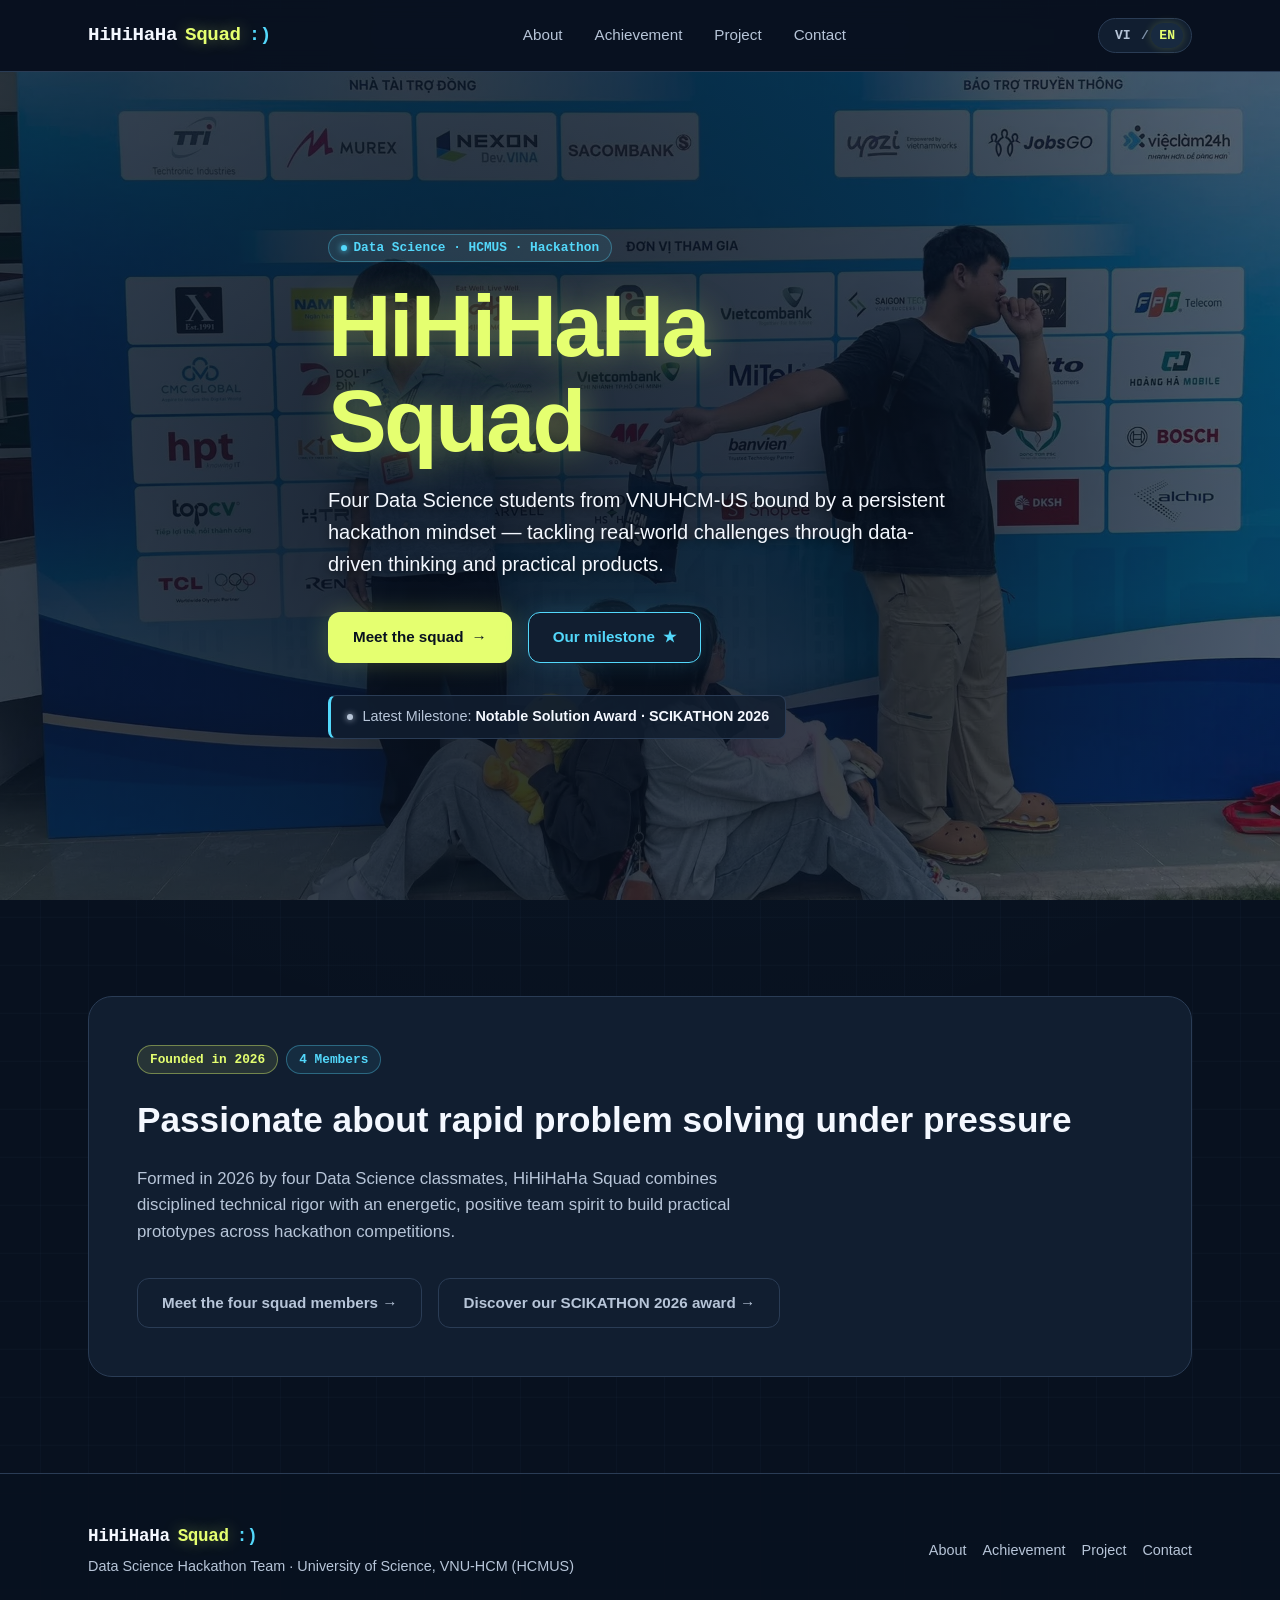
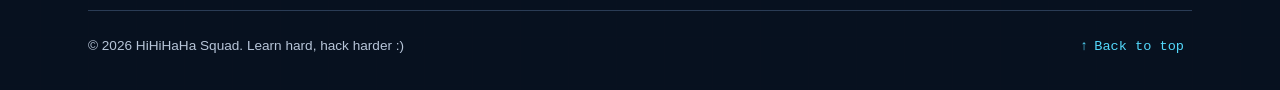
==== en/index.html @ 09e67177 "first commit" ====
<!DOCTYPE html>
<html lang="en">
<head>
  <meta charset="UTF-8">
  <meta name="viewport" content="width=device-width, initial-scale=1.0">
  <title>HiHiHaHa Squad — Data Science Hackathon Team | HCMUS</title>
  <meta name="description" content="HiHiHaHa Squad — Four Data Science students from VNUHCM-US tackling real-world problems with a hackathon mindset and data-driven solutions.">
  <meta name="author" content="HiHiHaHa Squad">
  <meta name="theme-color" content="#08111f">

  <!-- Open Graph / Social -->
  <meta property="og:type" content="website">
  <meta property="og:title" content="HiHiHaHa Squad — Data Science Hackathon Team | HCMUS">
  <meta property="og:description" content="Four Data Science students from VNUHCM-US driven by a persistent hackathon mindset and practical products.">
  <meta property="og:image" content="../homepage.png">

  <!-- Alternate Language -->
  <link rel="alternate" hreflang="vi" href="../index.html">
  <link rel="alternate" hreflang="en" href="index.html">

  <link rel="icon" type="image/svg+xml" href="../favicon.svg">
  <link rel="stylesheet" href="../assets/css/styles.css">
</head>
<body id="top">
  <!-- Skip Link for Accessibility -->
  <a class="skip-link" href="#main">Skip to main content</a>

  <!-- Header & Navigation -->
  <header class="site-header">
    <div class="container header-inner">
      <a href="index.html" class="site-brand" aria-label="HiHiHaHa Squad — Home">
        <span>HiHiHaHa</span>
        <span class="brand-text-accent">Squad</span>
        <span class="brand-smiley" aria-hidden="true">:)</span>
      </a>

      <!-- Desktop Nav -->
      <nav class="site-nav" aria-label="Main Navigation">
        <a href="about.html" class="nav-link">About</a>
        <a href="achievement.html" class="nav-link">Achievement</a>
        <a href="project.html" class="nav-link">Project</a>
        <a href="contact.html" class="nav-link">Contact</a>
      </nav>

      <!-- Language & Mobile Controls -->
      <div class="header-actions">
        <nav class="lang-switch" aria-label="Language selector">
          <a href="../index.html" class="lang-btn" lang="vi" hreflang="vi" aria-label="Chuyển sang Tiếng Việt">VI</a>
          <span class="lang-sep" aria-hidden="true">/</span>
          <span class="lang-btn active" aria-current="true">EN</span>
        </nav>

        <button type="button" class="menu-toggle" aria-expanded="false" aria-controls="mobile-nav" aria-label="Toggle navigation menu">
          <span class="menu-toggle-icon" aria-hidden="true">
            <span></span>
            <span></span>
            <span></span>
          </span>
        </button>
      </div>
    </div>

    <!-- Mobile Nav Drawer -->
    <nav id="mobile-nav" class="mobile-nav" aria-label="Mobile Navigation">
      <div class="mobile-nav-list">
        <a href="about.html" class="mobile-nav-link">
          <span>About</span>
          <span aria-hidden="true">→</span>
        </a>
        <a href="achievement.html" class="mobile-nav-link">
          <span>Achievement</span>
          <span aria-hidden="true">→</span>
        </a>
        <a href="project.html" class="mobile-nav-link">
          <span>Project</span>
          <span aria-hidden="true">→</span>
        </a>
        <a href="contact.html" class="mobile-nav-link">
          <span>Contact</span>
          <span aria-hidden="true">→</span>
        </a>
      </div>
    </nav>
  </header>

  <!-- Main Content -->
  <main id="main" class="site-main">
    <!-- Hero Section -->
    <section class="hero" aria-labelledby="hero-title">
      <picture class="hero-media">
        <source srcset="../assets/images/hero/homepage.webp" type="image/webp" media="(min-width: 992px)">
        <source srcset="../assets/images/hero/homepage-mobile.webp" type="image/webp" media="(max-width: 991px)">
        <img src="../homepage.png" alt="HiHiHaHa Squad — All four squad members at a hackathon event" width="2048" height="1536" fetchpriority="high">
      </picture>

      <div class="container hero-content">
        <div class="hero-tag">
          <span class="badge badge-cyber">
            <span class="badge-dot" aria-hidden="true"></span>
            Data Science · HCMUS · Hackathon
          </span>
        </div>

        <h1 id="hero-title" class="hero-title">
          HiHiHaHa<br>Squad
        </h1>

        <p class="hero-desc">
          Four Data Science students from VNUHCM-US bound by a persistent hackathon mindset — tackling real-world challenges through data-driven thinking and practical products.
        </p>

        <div class="hero-actions">
          <a href="about.html" class="btn btn-primary">
            <span>Meet the squad</span>
            <span aria-hidden="true">→</span>
          </a>
          <a href="achievement.html" class="btn btn-secondary">
            <span>Our milestone</span>
            <span aria-hidden="true">★</span>
          </a>
        </div>

        <div class="hero-teaser">
          <span class="badge-dot" aria-hidden="true"></span>
          <span>Latest Milestone: <strong>Notable Solution Award · SCIKATHON 2026</strong></span>
        </div>
      </div>
    </section>

    <!-- Brief Squad Overview Teaser -->
    <section class="section">
      <div class="container">
        <div class="card reveal" style="background: var(--color-surface); border: 1px solid var(--color-border); border-radius: var(--radius-xl); padding: clamp(2rem, 4vw, 3rem);">
          <div style="display: flex; flex-direction: column; gap: 1.5rem;">
            <div style="display: flex; align-items: center; gap: 0.5rem;">
              <span class="badge badge-highlight">Founded in 2026</span>
              <span class="badge badge-cyber">4 Members</span>
            </div>
            <h2 style="font-size: clamp(1.6rem, 3vw, 2.2rem); color: var(--color-text);">
              Passionate about rapid problem solving under pressure
            </h2>
            <p style="font-size: 1.05rem; color: var(--color-muted); max-width: 65ch;">
              Formed in 2026 by four Data Science classmates, HiHiHaHa Squad combines disciplined technical rigor with an energetic, positive team spirit to build practical prototypes across hackathon competitions.
            </p>
            <div style="display: flex; flex-wrap: wrap; gap: 1rem; padding-top: 0.5rem;">
              <a href="about.html" class="btn btn-ghost" style="border: 1px solid var(--color-border);">
                Meet the four squad members →
              </a>
              <a href="achievement.html" class="btn btn-ghost" style="border: 1px solid var(--color-border);">
                Discover our SCIKATHON 2026 award →
              </a>
            </div>
          </div>
        </div>
      </div>
    </section>
  </main>

  <!-- Footer -->
  <footer class="site-footer">
    <div class="container">
      <div class="footer-top">
        <div class="footer-brand-info">
          <a href="index.html" class="site-brand" style="font-size: 1.1rem;">
            <span>HiHiHaHa</span>
            <span class="brand-text-accent">Squad</span>
            <span class="brand-smiley" aria-hidden="true">:)</span>
          </a>
          <p class="footer-tagline">Data Science Hackathon Team · University of Science, VNU-HCM (HCMUS)</p>
        </div>
        <nav class="footer-nav" aria-label="Footer Navigation">
          <a href="about.html" class="footer-link">About</a>
          <a href="achievement.html" class="footer-link">Achievement</a>
          <a href="project.html" class="footer-link">Project</a>
          <a href="contact.html" class="footer-link">Contact</a>
        </nav>
      </div>

      <div class="footer-bottom">
        <p>© 2026 HiHiHaHa Squad. Learn hard, hack harder :)</p>
        <button type="button" class="back-to-top" aria-label="Scroll back to top">
          <span aria-hidden="true">↑</span>
          <span>Back to top</span>
        </button>
      </div>
    </div>
  </footer>

  <script src="../assets/js/main.js"></script>
</body>
</html>
---- assets/css/styles.css ----
/* ==========================================================================
   HiHiHaHa Squad — Main Stylesheet
   Theme: Cyber pha vui nhộn (Navy, Cyan, Vàng chanh)
   ========================================================================== */

/* --------------------------------------------------------------------------
   1. Design Tokens & Variables
   -------------------------------------------------------------------------- */
:root {
  --color-bg: #08111f;
  --color-surface: #111e30;
  --color-surface-raised: #182a40;
  --color-surface-hover: #1e3550;
  --color-text: #f4f8ff;
  --color-muted: #b7c5d8;
  --color-subtle: #7e91aa;
  --color-primary: #53d8fb;
  --color-primary-glow: rgba(83, 216, 251, 0.25);
  --color-highlight: #e5ff70;
  --color-highlight-glow: rgba(229, 255, 112, 0.25);
  --color-on-accent: #08111f;
  --color-border: #2a3c55;
  --color-border-glow: rgba(83, 216, 251, 0.35);
  --color-success: #7be0ad;
  --color-error: #ff9b9b;

  --header-height: 4.5rem;
  --hero-dim: 0.36;

  --font-sans: 'Inter', -apple-system, BlinkMacSystemFont, "Segoe UI", Roboto, "Helvetica Neue", Arial, sans-serif;
  --font-mono: ui-monospace, SFMono-Regular, Menlo, Monaco, Consolas, "Liberation Mono", "Courier New", monospace;

  --radius-sm: 8px;
  --radius-md: 12px;
  --radius-lg: 18px;
  --radius-xl: 24px;
  --radius-full: 9999px;

  --container-max: 1200px;
  --space-1: 0.25rem;  /* 4px */
  --space-2: 0.5rem;   /* 8px */
  --space-3: 0.75rem;  /* 12px */
  --space-4: 1rem;     /* 16px */
  --space-6: 1.5rem;   /* 24px */
  --space-8: 2rem;     /* 32px */
  --space-12: 3rem;    /* 48px */
  --space-16: 4rem;    /* 64px */
  --space-24: 6rem;    /* 96px */

  --transition-fast: 160ms cubic-bezier(0.16, 1, 0.3, 1);
  --transition-normal: 240ms cubic-bezier(0.16, 1, 0.3, 1);
  --transition-slow: 400ms cubic-bezier(0.16, 1, 0.3, 1);

  --shadow-subtle: 0 4px 20px rgba(0, 0, 0, 0.25);
  --shadow-glow-cyan: 0 0 24px rgba(83, 216, 251, 0.15);
  --shadow-glow-lemon: 0 0 24px rgba(229, 255, 112, 0.2);
}

/* --------------------------------------------------------------------------
   2. Reset & Base Typography
   -------------------------------------------------------------------------- */
*, *::before, *::after {
  box-sizing: border-box;
  margin: 0;
  padding: 0;
}

html {
  font-family: var(--font-sans);
  font-size: 16px;
  background-color: var(--color-bg);
  color: var(--color-text);
  line-height: 1.6;
  scroll-behavior: smooth;
  -webkit-text-size-adjust: 100%;
}

body {
  min-height: 100vh;
  display: flex;
  flex-direction: column;
  background-color: var(--color-bg);
  background-image:
    radial-gradient(circle at 50% 0%, rgba(83, 216, 251, 0.05) 0%, transparent 60%),
    linear-gradient(to right, rgba(42, 60, 85, 0.1) 1px, transparent 1px),
    linear-gradient(to bottom, rgba(42, 60, 85, 0.1) 1px, transparent 1px);
  background-size: 100% 100%, 48px 48px, 48px 48px;
  background-position: 0 0, center center, center center;
  overflow-x: hidden;
}

/* Accessible Skip Link */
.skip-link {
  position: absolute;
  top: -100px;
  left: 1rem;
  z-index: 1000;
  padding: 0.75rem 1.25rem;
  background: var(--color-highlight);
  color: var(--color-on-accent);
  font-weight: 700;
  border-radius: var(--radius-md);
  text-decoration: none;
  box-shadow: var(--shadow-glow-lemon);
  transition: top var(--transition-fast);
}

.skip-link:focus {
  top: 1rem;
}

/* Focus Visible */
:focus-visible {
  outline: 3px solid var(--color-primary);
  outline-offset: 4px;
}

/* Typography Defaults */
h1, h2, h3, h4 {
  color: var(--color-text);
  font-weight: 700;
  line-height: 1.25;
}

p {
  color: var(--color-muted);
  max-width: 68ch;
}

a {
  color: var(--color-primary);
  text-decoration: none;
  transition: color var(--transition-fast);
}

a:hover {
  color: var(--color-highlight);
}

img, picture {
  display: block;
  max-width: 100%;
  height: auto;
}

ul, ol {
  list-style: none;
}

/* Section scroll-margin */
section[id], main[id] {
  scroll-margin-top: calc(var(--header-height) + 1.5rem);
}

/* --------------------------------------------------------------------------
   3. Layout Utilities
   -------------------------------------------------------------------------- */
.container {
  width: 100%;
  max-width: var(--container-max);
  margin-left: auto;
  margin-right: auto;
  padding-left: 1.25rem;  /* 20px mobile */
  padding-right: 1.25rem;
}

@media (min-width: 768px) {
  .container {
    padding-left: 2rem;    /* 32px tablet */
    padding-right: 2rem;
  }
}

@media (min-width: 1024px) {
  .container {
    padding-left: 3rem;    /* 48px desktop */
    padding-right: 3rem;
  }
}

.site-main {
  flex: 1;
}

.section {
  padding-top: var(--space-16);
  padding-bottom: var(--space-16);
}

@media (min-width: 768px) {
  .section {
    padding-top: var(--space-24);
    padding-bottom: var(--space-24);
  }
}

/* --------------------------------------------------------------------------
   4. Header & Navigation
   -------------------------------------------------------------------------- */
.site-header {
  position: sticky;
  top: 0;
  z-index: 100;
  width: 100%;
  height: var(--header-height);
  background: rgba(8, 17, 31, 0.88);
  backdrop-filter: blur(12px);
  -webkit-backdrop-filter: blur(12px);
  border-bottom: 1px solid var(--color-border);
  transition: background var(--transition-normal);
}

.header-inner {
  display: flex;
  align-items: center;
  justify-content: space-between;
  height: 100%;
  gap: var(--space-4);
}

/* Brand Wordmark */
.site-brand {
  display: inline-flex;
  align-items: center;
  gap: 0.5rem;
  font-family: var(--font-mono);
  font-size: 1.2rem;
  font-weight: 800;
  letter-spacing: -0.02em;
  color: var(--color-text);
  text-decoration: none;
  white-space: nowrap;
}

.brand-text-accent {
  color: var(--color-highlight);
  text-shadow: 0 0 16px rgba(229, 255, 112, 0.4);
}

.brand-smiley {
  color: var(--color-primary);
  font-weight: 700;
  display: inline-block;
  transition: transform var(--transition-fast);
}

.site-brand:hover .brand-smiley {
  transform: rotate(20deg) scale(1.15);
}

/* Desktop Navigation */
.site-nav {
  display: none;
}

@media (min-width: 860px) {
  .site-nav {
    display: flex;
    align-items: center;
    gap: var(--space-6);
  }
}

.nav-link {
  font-size: 0.95rem;
  font-weight: 500;
  color: var(--color-muted);
  padding: 0.5rem 0.25rem;
  position: relative;
  transition: color var(--transition-fast);
}

.nav-link:hover {
  color: var(--color-text);
}

.nav-link[aria-current="page"] {
  color: var(--color-primary);
  font-weight: 700;
}

.nav-link[aria-current="page"]::after {
  content: "";
  position: absolute;
  bottom: -2px;
  left: 0;
  right: 0;
  height: 2px;
  background: var(--color-primary);
  border-radius: 2px;
  box-shadow: 0 0 8px var(--color-primary);
}

/* Language Switcher */
.lang-switch {
  display: inline-flex;
  align-items: center;
  background: var(--color-surface);
  border: 1px solid var(--color-border);
  border-radius: var(--radius-full);
  padding: 0.25rem 0.5rem;
  font-family: var(--font-mono);
  font-size: 0.82rem;
  font-weight: 600;
  line-height: 1;
}

.lang-btn {
  color: var(--color-muted);
  padding: 0.35rem 0.5rem;
  border-radius: var(--radius-full);
  text-decoration: none;
  transition: all var(--transition-fast);
}

.lang-btn:hover {
  color: var(--color-text);
}

.lang-btn.active,
.lang-btn[aria-current="true"] {
  background: var(--color-surface-raised);
  color: var(--color-highlight);
  box-shadow: 0 0 10px rgba(229, 255, 112, 0.2);
}

.lang-sep {
  color: var(--color-subtle);
  padding: 0 0.15rem;
  user-select: none;
}

/* Mobile Controls Wrapper */
.header-actions {
  display: flex;
  align-items: center;
  gap: 0.75rem;
}

/* Mobile Menu Toggle Button */
.menu-toggle {
  display: inline-flex;
  align-items: center;
  justify-content: center;
  width: 44px;
  height: 44px;
  background: var(--color-surface);
  border: 1px solid var(--color-border);
  border-radius: var(--radius-md);
  color: var(--color-text);
  cursor: pointer;
  transition: all var(--transition-fast);
}

.menu-toggle:hover {
  background: var(--color-surface-raised);
  border-color: var(--color-primary);
}

@media (min-width: 860px) {
  .menu-toggle {
    display: none;
  }
}

.menu-toggle-icon {
  width: 22px;
  height: 16px;
  position: relative;
  display: flex;
  flex-direction: column;
  justify-content: space-between;
}

.menu-toggle-icon span {
  display: block;
  width: 100%;
  height: 2px;
  background: var(--color-text);
  border-radius: 2px;
  transition: transform var(--transition-normal), opacity var(--transition-fast);
}

.menu-toggle[aria-expanded="true"] .menu-toggle-icon span:nth-child(1) {
  transform: translateY(7px) rotate(45deg);
}

.menu-toggle[aria-expanded="true"] .menu-toggle-icon span:nth-child(2) {
  opacity: 0;
}

.menu-toggle[aria-expanded="true"] .menu-toggle-icon span:nth-child(3) {
  transform: translateY(-7px) rotate(-45deg);
}

/* Mobile Navigation Drawer */
.mobile-nav {
  display: none;
  position: absolute;
  top: var(--header-height);
  left: 0;
  right: 0;
  background: var(--color-surface);
  border-bottom: 1px solid var(--color-border);
  padding: 1.5rem 1.25rem 2rem;
  box-shadow: 0 12px 32px rgba(0, 0, 0, 0.4);
}

.mobile-nav.is-open {
  display: block;
  animation: slideDown 220ms ease-out;
}

@keyframes slideDown {
  from {
    opacity: 0;
    transform: translateY(-8px);
  }
  to {
    opacity: 1;
    transform: translateY(0);
  }
}

.mobile-nav-list {
  display: flex;
  flex-direction: column;
  gap: 0.75rem;
}

.mobile-nav-link {
  display: flex;
  align-items: center;
  justify-content: space-between;
  padding: 0.85rem 1rem;
  font-size: 1.05rem;
  font-weight: 600;
  color: var(--color-text);
  background: var(--color-surface-raised);
  border: 1px solid var(--color-border);
  border-radius: var(--radius-md);
  text-decoration: none;
  min-height: 48px;
  transition: all var(--transition-fast);
}

.mobile-nav-link:hover {
  border-color: var(--color-primary);
  color: var(--color-primary);
  transform: translateX(4px);
}

.mobile-nav-link[aria-current="page"] {
  border-color: var(--color-primary);
  background: rgba(83, 216, 251, 0.1);
  color: var(--color-highlight);
}

/* --------------------------------------------------------------------------
   5. Buttons & Badges
   -------------------------------------------------------------------------- */
.btn {
  display: inline-flex;
  align-items: center;
  justify-content: center;
  gap: 0.5rem;
  min-height: 48px;
  padding: 0.75rem 1.5rem;
  font-family: var(--font-sans);
  font-size: 0.95rem;
  font-weight: 600;
  border-radius: var(--radius-md);
  border: 1px solid transparent;
  cursor: pointer;
  text-decoration: none;
  white-space: nowrap;
  transition: all var(--transition-fast);
}

.btn-primary {
  background: var(--color-highlight);
  color: var(--color-on-accent);
  box-shadow: var(--shadow-glow-lemon);
}

.btn-primary:hover {
  background: #f0ff9e;
  color: var(--color-on-accent);
  transform: translateY(-2px);
  box-shadow: 0 6px 28px rgba(229, 255, 112, 0.4);
}

.btn-secondary {
  background: var(--color-surface);
  color: var(--color-primary);
  border-color: var(--color-primary);
  box-shadow: var(--shadow-glow-cyan);
}

.btn-secondary:hover {
  background: rgba(83, 216, 251, 0.12);
  color: var(--color-text);
  border-color: var(--color-primary);
  transform: translateY(-2px);
}

.btn-ghost {
  background: transparent;
  color: var(--color-muted);
  border-color: var(--color-border);
}

.btn-ghost:hover {
  background: var(--color-surface);
  color: var(--color-text);
  border-color: var(--color-primary);
}

.badge {
  display: inline-flex;
  align-items: center;
  gap: 0.4rem;
  padding: 0.35rem 0.75rem;
  font-family: var(--font-mono);
  font-size: 0.8rem;
  font-weight: 600;
  line-height: 1.2;
  border-radius: var(--radius-full);
  background: var(--color-surface);
  border: 1px solid var(--color-border);
  color: var(--color-muted);
}

.badge-cyber {
  background: rgba(83, 216, 251, 0.08);
  border-color: rgba(83, 216, 251, 0.35);
  color: var(--color-primary);
}

.badge-highlight {
  background: rgba(229, 255, 112, 0.1);
  border-color: rgba(229, 255, 112, 0.4);
  color: var(--color-highlight);
}

.badge-dot {
  width: 6px;
  height: 6px;
  border-radius: 50%;
  background: currentColor;
  box-shadow: 0 0 6px currentColor;
}

/* --------------------------------------------------------------------------
   6. Hero Section (Home)
   Desktop: Full backdrop picture with dim & local gradient scrim
   Mobile: 4:3 picture on top, text and CTA in solid navy container below
   -------------------------------------------------------------------------- */
.hero {
  position: relative;
  display: flex;
  flex-direction: column;
}

/* Desktop Hero Layout */
@media (min-width: 992px) {
  .hero {
    min-height: calc(100vh - var(--header-height));
    min-height: calc(100svh - var(--header-height));
    justify-content: center;
    isolation: isolate;
  }

  .hero-media {
    position: absolute;
    inset: 0;
    z-index: -2;
    overflow: hidden;
  }

  .hero-media img {
    width: 100%;
    height: 100%;
    object-fit: cover;
    object-position: center 35%;
  }

  /* Dim & localized gradient overlay for contrast */
  .hero-media::after {
    content: "";
    position: absolute;
    inset: 0;
    z-index: 1;
    background:
      /* Radial spotlight around text content for readability */
      radial-gradient(circle at 35% 50%, rgba(8, 17, 31, 0.85) 0%, rgba(8, 17, 31, 0.65) 60%, rgba(8, 17, 31, 0.4) 100%),
      /* Base dimming layer */
      rgba(8, 17, 31, var(--hero-dim));
    pointer-events: none;
  }

  .hero-content {
    max-width: 720px;
    padding-top: var(--space-8);
    padding-bottom: var(--space-8);
  }
}

/* Mobile Hero Layout (Preserves all 4 people without harsh cropping) */
@media (max-width: 991px) {
  .hero {
    background: var(--color-bg);
  }

  .hero-media {
    position: relative;
    width: 100%;
    aspect-ratio: 4 / 3;
    overflow: hidden;
    border-bottom: 2px solid var(--color-border);
  }

  .hero-media img {
    width: 100%;
    height: 100%;
    object-fit: cover;
    object-position: center center;
  }

  .hero-media::after {
    content: "";
    position: absolute;
    inset: 0;
    background: linear-gradient(to bottom, rgba(8, 17, 31, 0.15) 0%, rgba(8, 17, 31, 0.6) 100%);
    pointer-events: none;
  }

  .hero-content {
    padding-top: var(--space-8);
    padding-bottom: var(--space-12);
  }
}

.hero-tag {
  margin-bottom: var(--space-4);
}

.hero-title {
  font-size: clamp(2.6rem, 7vw, 5.5rem);
  font-weight: 900;
  letter-spacing: -0.03em;
  line-height: 1.08;
  margin-bottom: var(--space-4);
  color: var(--color-highlight);
  text-shadow: 0 0 32px rgba(229, 255, 112, 0.35);
}

.hero-desc {
  font-size: clamp(1.05rem, 2vw, 1.25rem);
  color: var(--color-text);
  line-height: 1.6;
  margin-bottom: var(--space-8);
  max-width: 58ch;
  text-shadow: 0 2px 8px rgba(0, 0, 0, 0.6);
}

.hero-actions {
  display: flex;
  flex-wrap: wrap;
  gap: var(--space-4);
  margin-bottom: var(--space-8);
}

.hero-teaser {
  display: inline-flex;
  align-items: center;
  gap: 0.6rem;
  padding: 0.6rem 1rem;
  background: rgba(17, 30, 48, 0.85);
  border: 1px solid var(--color-border);
  border-left: 3px solid var(--color-primary);
  border-radius: var(--radius-sm);
  font-size: 0.9rem;
  color: var(--color-muted);
}

.hero-teaser strong {
  color: var(--color-text);
}

/* --------------------------------------------------------------------------
   7. Page Header (Subpages)
   -------------------------------------------------------------------------- */
.page-header {
  padding-top: var(--space-12);
  padding-bottom: var(--space-8);
  border-bottom: 1px solid var(--color-border);
  background:
    radial-gradient(circle at 50% 0%, rgba(83, 216, 251, 0.08) 0%, transparent 70%),
    var(--color-bg);
}

.page-header-inner {
  display: flex;
  flex-direction: column;
  gap: var(--space-3);
}

.page-eyebrow {
  display: inline-flex;
  align-items: center;
  gap: 0.5rem;
  font-family: var(--font-mono);
  font-size: 0.85rem;
  font-weight: 700;
  text-transform: uppercase;
  letter-spacing: 0.05em;
  color: var(--color-primary);
}

.page-title {
  font-size: clamp(2rem, 5vw, 3.5rem);
  font-weight: 800;
  letter-spacing: -0.02em;
  color: var(--color-text);
}

.page-lead {
  font-size: clamp(1.05rem, 1.8vw, 1.25rem);
  color: var(--color-muted);
  max-width: 64ch;
}

/* --------------------------------------------------------------------------
   8. Cards & Component System
   -------------------------------------------------------------------------- */
.card {
  background: var(--color-surface);
  border: 1px solid var(--color-border);
  border-radius: var(--radius-lg);
  padding: 1.75rem;
  position: relative;
  transition: all var(--transition-normal);
}

.card:hover {
  background: var(--color-surface-hover);
  border-color: var(--color-border-glow);
  transform: translateY(-3px);
  box-shadow: var(--shadow-subtle), var(--shadow-glow-cyan);
}

/* --------------------------------------------------------------------------
   9. About Page Components
   -------------------------------------------------------------------------- */
.about-grid {
  display: grid;
  grid-template-columns: 1fr;
  gap: var(--space-8);
  margin-bottom: var(--space-16);
}

@media (min-width: 900px) {
  .about-grid {
    grid-template-columns: 1.2fr 0.8fr;
  }
}

.story-card {
  background: var(--color-surface);
  border: 1px solid var(--color-border);
  border-radius: var(--radius-xl);
  padding: clamp(1.5rem, 4vw, 2.5rem);
  display: flex;
  flex-direction: column;
  gap: var(--space-4);
}

.story-card h2 {
  font-size: 1.6rem;
  color: var(--color-highlight);
}

.story-card p {
  color: var(--color-text);
  font-size: 1.05rem;
}

.quick-facts {
  display: flex;
  flex-direction: column;
  gap: var(--space-4);
}

.fact-item {
  background: var(--color-surface);
  border: 1px solid var(--color-border);
  border-radius: var(--radius-lg);
  padding: 1.25rem;
  display: flex;
  align-items: flex-start;
  gap: 1rem;
}

.fact-icon {
  width: 40px;
  height: 40px;
  border-radius: var(--radius-md);
  background: rgba(83, 216, 251, 0.1);
  border: 1px solid rgba(83, 216, 251, 0.3);
  display: flex;
  align-items: center;
  justify-content: center;
  color: var(--color-primary);
  flex-shrink: 0;
}

.fact-title {
  font-size: 0.85rem;
  font-family: var(--font-mono);
  text-transform: uppercase;
  color: var(--color-muted);
  margin-bottom: 0.2rem;
}

.fact-value {
  font-size: 1.1rem;
  font-weight: 700;
  color: var(--color-text);
}

/* Member Cards Grid */
.members-section-title {
  font-size: clamp(1.8rem, 3.5vw, 2.5rem);
  margin-bottom: var(--space-8);
  display: flex;
  align-items: center;
  gap: 0.75rem;
}

.members-grid {
  display: grid;
  grid-template-columns: 1fr;
  gap: var(--space-6);
}

@media (min-width: 600px) {
  .members-grid {
    grid-template-columns: repeat(2, 1fr);
  }
}

@media (min-width: 1024px) {
  .members-grid {
    grid-template-columns: repeat(4, 1fr);
  }
}

.member-card {
  background: var(--color-surface);
  border: 1px solid var(--color-border);
  border-radius: var(--radius-xl);
  padding: 2rem 1.5rem;
  text-align: center;
  display: flex;
  flex-direction: column;
  align-items: center;
  gap: 1rem;
  position: relative;
  overflow: hidden;
  transition: all var(--transition-normal);
}

.member-card::before {
  content: "";
  position: absolute;
  top: 0;
  left: 0;
  right: 0;
  height: 3px;
  background: linear-gradient(to right, var(--color-primary), var(--color-highlight));
  opacity: 0;
  transition: opacity var(--transition-fast);
}

.member-card:hover {
  background: var(--color-surface-hover);
  border-color: var(--color-border-glow);
  transform: translateY(-4px);
  box-shadow: var(--shadow-subtle), var(--shadow-glow-cyan);
}

.member-card:hover::before {
  opacity: 1;
}

.member-avatar {
  width: 80px;
  height: 80px;
  border-radius: 50%;
  background: var(--color-surface-raised);
  border: 2px solid var(--color-border);
  display: flex;
  align-items: center;
  justify-content: center;
  font-family: var(--font-mono);
  font-size: 1.4rem;
  font-weight: 800;
  color: var(--color-highlight);
  box-shadow: 0 0 16px rgba(83, 216, 251, 0.15);
  transition: all var(--transition-fast);
}

.member-card:hover .member-avatar {
  border-color: var(--color-primary);
  box-shadow: 0 0 20px rgba(83, 216, 251, 0.35);
  transform: scale(1.05);
}

.member-name {
  font-size: 1.25rem;
  font-weight: 700;
  color: var(--color-text);
  line-height: 1.3;
}

.member-major {
  font-family: var(--font-mono);
  font-size: 0.85rem;
  color: var(--color-primary);
  font-weight: 600;
}

.member-school {
  font-size: 0.9rem;
  color: var(--color-muted);
  line-height: 1.4;
}

/* --------------------------------------------------------------------------
   10. Achievement Page Showcase
   -------------------------------------------------------------------------- */
.achievement-showcase {
  background: var(--color-surface);
  border: 1px solid var(--color-border);
  border-radius: var(--radius-xl);
  overflow: hidden;
  box-shadow: var(--shadow-subtle);
  display: grid;
  grid-template-columns: 1fr;
  transition: border-color var(--transition-normal);
}

@media (min-width: 992px) {
  .achievement-showcase {
    grid-template-columns: 1.05fr 1fr;
  }
}

.achievement-media {
  position: relative;
  background: var(--color-surface-raised);
  display: flex;
  align-items: center;
  justify-content: center;
  overflow: hidden;
  min-height: 360px;
}

.achievement-media img {
  width: 100%;
  height: 100%;
  object-fit: cover;
  object-position: center 30%;
  transition: transform var(--transition-slow);
}

.achievement-showcase:hover .achievement-media img {
  transform: scale(1.02);
}

.achievement-content {
  padding: clamp(1.75rem, 4vw, 3rem);
  display: flex;
  flex-direction: column;
  gap: var(--space-4);
  justify-content: center;
}

.achievement-award-title {
  font-size: clamp(1.6rem, 3vw, 2.2rem);
  color: var(--color-highlight);
  line-height: 1.25;
}

.achievement-meta-list {
  display: flex;
  flex-wrap: wrap;
  gap: 0.5rem;
  margin-top: -0.25rem;
}

.achievement-narrative {
  color: var(--color-text);
  font-size: 1.05rem;
  line-height: 1.65;
}

.achievement-challenge-box {
  background: var(--color-surface-raised);
  border: 1px solid var(--color-border);
  border-left: 3px solid var(--color-primary);
  border-radius: var(--radius-md);
  padding: 1.25rem;
  display: flex;
  flex-direction: column;
  gap: 0.5rem;
}

.challenge-label {
  font-family: var(--font-mono);
  font-size: 0.8rem;
  font-weight: 700;
  text-transform: uppercase;
  color: var(--color-primary);
}

.challenge-text {
  font-size: 0.95rem;
  color: var(--color-muted);
  line-height: 1.5;
}

.achievement-source-note {
  font-size: 0.82rem;
  color: var(--color-subtle);
  border-top: 1px dashed var(--color-border);
  padding-top: 0.75rem;
  line-height: 1.5;
}

/* --------------------------------------------------------------------------
   11. Empty State (Projects & Contact)
   -------------------------------------------------------------------------- */
.empty-state-card {
  background: var(--color-surface);
  border: 1px dashed var(--color-border);
  border-radius: var(--radius-xl);
  padding: clamp(2.5rem, 6vw, 5rem) 1.5rem;
  text-align: center;
  display: flex;
  flex-direction: column;
  align-items: center;
  gap: var(--space-4);
  max-width: 680px;
  margin-left: auto;
  margin-right: auto;
}

.empty-state-icon {
  width: 72px;
  height: 72px;
  border-radius: 50%;
  background: rgba(83, 216, 251, 0.08);
  border: 2px solid rgba(83, 216, 251, 0.3);
  display: flex;
  align-items: center;
  justify-content: center;
  color: var(--color-primary);
  margin-bottom: var(--space-2);
}

.empty-state-title {
  font-size: clamp(1.5rem, 3vw, 2rem);
  color: var(--color-text);
}

.empty-state-desc {
  font-size: 1.05rem;
  color: var(--color-muted);
  max-width: 48ch;
}

.empty-state-actions {
  display: flex;
  flex-wrap: wrap;
  justify-content: center;
  gap: 1rem;
  margin-top: var(--space-4);
}

/* --------------------------------------------------------------------------
   12. Footer
   -------------------------------------------------------------------------- */
.site-footer {
  border-top: 1px solid var(--color-border);
  background: rgba(8, 17, 31, 0.95);
  padding-top: var(--space-12);
  padding-bottom: var(--space-8);
  margin-top: auto;
}

.footer-top {
  display: flex;
  flex-direction: column;
  gap: var(--space-6);
  margin-bottom: var(--space-8);
}

@media (min-width: 768px) {
  .footer-top {
    flex-direction: row;
    justify-content: space-between;
    align-items: center;
  }
}

.footer-brand-info {
  display: flex;
  flex-direction: column;
  gap: 0.25rem;
}

.footer-tagline {
  font-size: 0.9rem;
  color: var(--color-muted);
}

.footer-nav {
  display: flex;
  flex-wrap: wrap;
  gap: var(--space-4);
}

.footer-link {
  font-size: 0.9rem;
  color: var(--color-muted);
}

.footer-link:hover {
  color: var(--color-highlight);
}

.footer-bottom {
  border-top: 1px solid var(--color-border);
  padding-top: var(--space-6);
  display: flex;
  flex-direction: column;
  gap: var(--space-3);
  font-size: 0.85rem;
  color: var(--color-subtle);
}

@media (min-width: 768px) {
  .footer-bottom {
    flex-direction: row;
    justify-content: space-between;
    align-items: center;
  }
}

.back-to-top {
  display: inline-flex;
  align-items: center;
  gap: 0.4rem;
  font-family: var(--font-mono);
  font-size: 0.85rem;
  color: var(--color-primary);
  background: transparent;
  border: none;
  cursor: pointer;
  padding: 0.25rem 0.5rem;
  border-radius: var(--radius-sm);
  transition: all var(--transition-fast);
}

.back-to-top:hover {
  color: var(--color-highlight);
  transform: translateY(-2px);
}

/* --------------------------------------------------------------------------
   13. Reveal Animations & Reduced Motion
   -------------------------------------------------------------------------- */
.reveal {
  opacity: 0;
  transform: translateY(16px);
  transition: opacity var(--transition-slow), transform var(--transition-slow);
}

.reveal.is-revealed {
  opacity: 1;
  transform: translateY(0);
}

@media (prefers-reduced-motion: reduce) {
  html {
    scroll-behavior: auto;
  }

  *, *::before, *::after {
    animation-duration: 0.01ms !important;
    animation-iteration-count: 1 !important;
    transition-duration: 0.01ms !important;
  }

  .reveal {
    opacity: 1 !important;
    transform: none !important;
  }
}
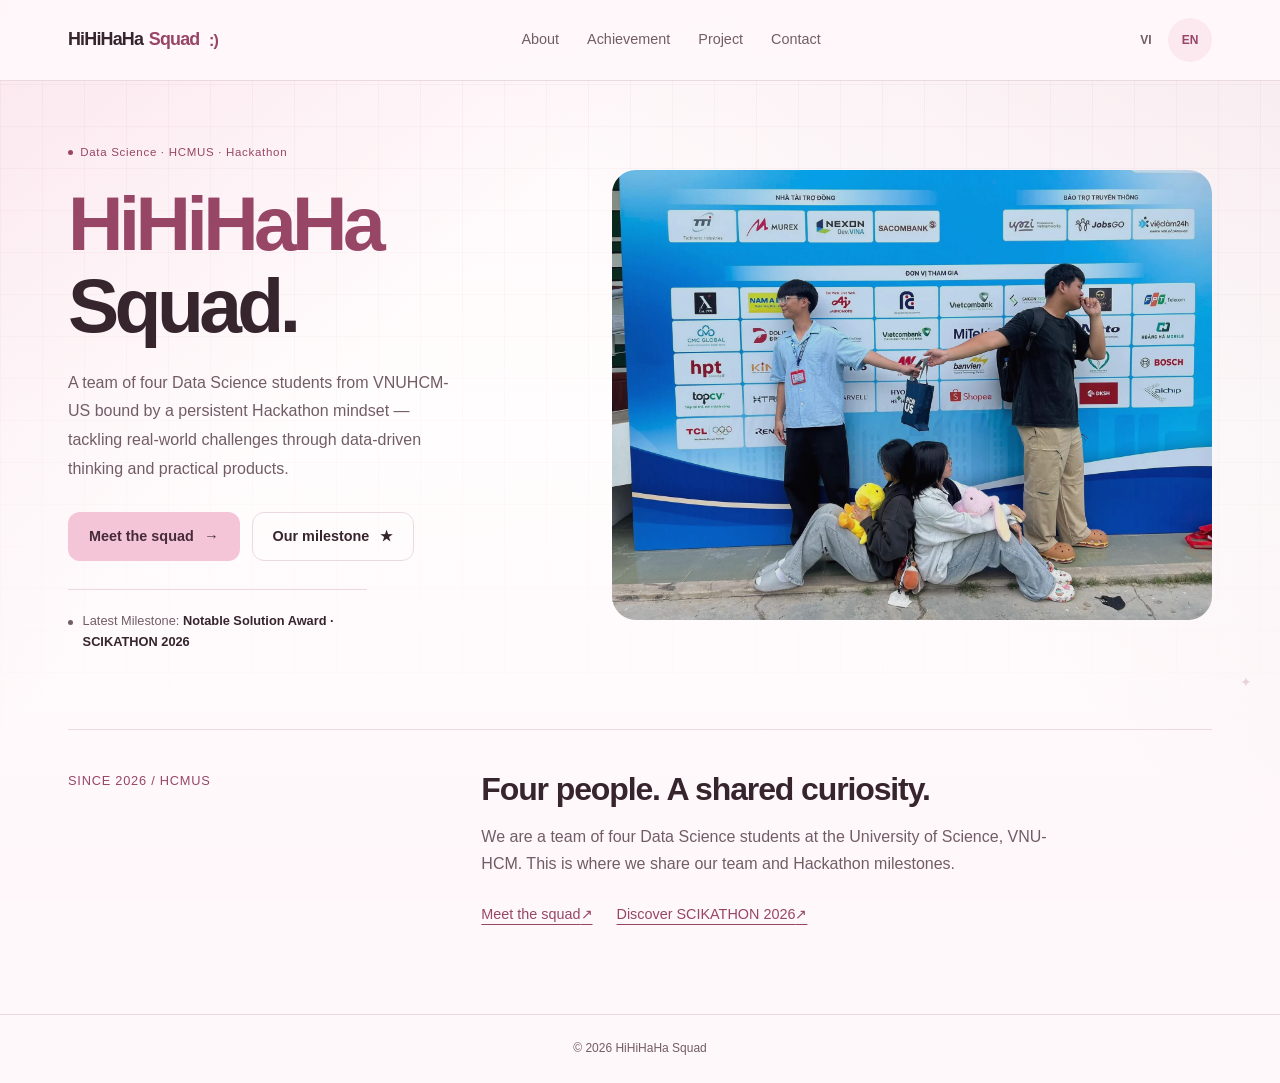
==== commit 007ad4dd: "feat: refresh portfolio content and visual design" ====
--- a/en/index.html
+++ b/en/index.html
@@ -4,14 +4,14 @@
   <meta charset="UTF-8">
   <meta name="viewport" content="width=device-width, initial-scale=1.0">
   <title>HiHiHaHa Squad — Data Science Hackathon Team | HCMUS</title>
-  <meta name="description" content="HiHiHaHa Squad — Four Data Science students from VNUHCM-US tackling real-world problems with a hackathon mindset and data-driven solutions.">
+  <meta name="description" content="HiHiHaHa Squad — A team of four Data Science students from VNUHCM-US tackling real-world problems with a Hackathon mindset and data-driven solutions.">
   <meta name="author" content="HiHiHaHa Squad">
-  <meta name="theme-color" content="#08111f">
+  <meta name="theme-color" content="#fff8fa">
 
   <!-- Open Graph / Social -->
   <meta property="og:type" content="website">
   <meta property="og:title" content="HiHiHaHa Squad — Data Science Hackathon Team | HCMUS">
-  <meta property="og:description" content="Four Data Science students from VNUHCM-US driven by a persistent hackathon mindset and practical products.">
+  <meta property="og:description" content="A team of four Data Science students from VNUHCM-US driven by a persistent Hackathon mindset and practical products.">
   <meta property="og:image" content="../homepage.png">
 
   <!-- Alternate Language -->
@@ -90,23 +90,23 @@
       <picture class="hero-media">
         <source srcset="../assets/images/hero/homepage.webp" type="image/webp" media="(min-width: 992px)">
         <source srcset="../assets/images/hero/homepage-mobile.webp" type="image/webp" media="(max-width: 991px)">
-        <img src="../homepage.png" alt="HiHiHaHa Squad — All four squad members at a hackathon event" width="2048" height="1536" fetchpriority="high">
+        <img src="../homepage.png" alt="HiHiHaHa Squad — All four squad members at a Hackathon event" width="2048" height="1536" fetchpriority="high">
       </picture>
 
       <div class="container hero-content">
         <div class="hero-tag">
-          <span class="badge badge-cyber">
+          <span class="badge badge-soft">
             <span class="badge-dot" aria-hidden="true"></span>
             Data Science · HCMUS · Hackathon
           </span>
         </div>
 
         <h1 id="hero-title" class="hero-title">
-          HiHiHaHa<br>Squad
+          HiHiHaHa<br><span>Squad.</span>
         </h1>
 
         <p class="hero-desc">
-          Four Data Science students from VNUHCM-US bound by a persistent hackathon mindset — tackling real-world challenges through data-driven thinking and practical products.
+          A team of four Data Science students from VNUHCM-US bound by a persistent Hackathon mindset — tackling real-world challenges through data-driven thinking and practical products.
         </p>
 
         <div class="hero-actions">
@@ -128,27 +128,16 @@
     </section>
 
     <!-- Brief Squad Overview Teaser -->
-    <section class="section">
+    <section class="section" aria-labelledby="intro-title">
       <div class="container">
-        <div class="card reveal" style="background: var(--color-surface); border: 1px solid var(--color-border); border-radius: var(--radius-xl); padding: clamp(2rem, 4vw, 3rem);">
-          <div style="display: flex; flex-direction: column; gap: 1.5rem;">
-            <div style="display: flex; align-items: center; gap: 0.5rem;">
-              <span class="badge badge-highlight">Founded in 2026</span>
-              <span class="badge badge-cyber">4 Members</span>
-            </div>
-            <h2 style="font-size: clamp(1.6rem, 3vw, 2.2rem); color: var(--color-text);">
-              Passionate about rapid problem solving under pressure
-            </h2>
-            <p style="font-size: 1.05rem; color: var(--color-muted); max-width: 65ch;">
-              Formed in 2026 by four Data Science classmates, HiHiHaHa Squad combines disciplined technical rigor with an energetic, positive team spirit to build practical prototypes across hackathon competitions.
-            </p>
-            <div style="display: flex; flex-wrap: wrap; gap: 1rem; padding-top: 0.5rem;">
-              <a href="about.html" class="btn btn-ghost" style="border: 1px solid var(--color-border);">
-                Meet the four squad members →
-              </a>
-              <a href="achievement.html" class="btn btn-ghost" style="border: 1px solid var(--color-border);">
-                Discover our SCIKATHON 2026 award →
-              </a>
+        <div class="intro-strip reveal">
+          <p class="intro-label">SINCE 2026 / HCMUS</p>
+          <div class="intro-copy">
+            <h2 id="intro-title">Four people. A shared curiosity.</h2>
+            <p>We are a team of four Data Science students at the University of Science, VNU-HCM. This is where we share our team and Hackathon milestones.</p>
+            <div class="intro-links">
+              <a href="about.html">Meet the squad <span aria-hidden="true">↗</span></a>
+              <a href="achievement.html">Discover SCIKATHON 2026 <span aria-hidden="true">↗</span></a>
             </div>
           </div>
         </div>
@@ -159,29 +148,8 @@
   <!-- Footer -->
   <footer class="site-footer">
     <div class="container">
-      <div class="footer-top">
-        <div class="footer-brand-info">
-          <a href="index.html" class="site-brand" style="font-size: 1.1rem;">
-            <span>HiHiHaHa</span>
-            <span class="brand-text-accent">Squad</span>
-            <span class="brand-smiley" aria-hidden="true">:)</span>
-          </a>
-          <p class="footer-tagline">Data Science Hackathon Team · University of Science, VNU-HCM (HCMUS)</p>
-        </div>
-        <nav class="footer-nav" aria-label="Footer Navigation">
-          <a href="about.html" class="footer-link">About</a>
-          <a href="achievement.html" class="footer-link">Achievement</a>
-          <a href="project.html" class="footer-link">Project</a>
-          <a href="contact.html" class="footer-link">Contact</a>
-        </nav>
-      </div>
-
       <div class="footer-bottom">
-        <p>© 2026 HiHiHaHa Squad. Learn hard, hack harder :)</p>
-        <button type="button" class="back-to-top" aria-label="Scroll back to top">
-          <span aria-hidden="true">↑</span>
-          <span>Back to top</span>
-        </button>
+        <p>© 2026 HiHiHaHa Squad</p>
       </div>
     </div>
   </footer>
--- a/assets/css/styles.css
+++ b/assets/css/styles.css
@@ -1,1211 +1,201 @@
-/* ==========================================================================
-   HiHiHaHa Squad — Main Stylesheet
-   Theme: Cyber pha vui nhộn (Navy, Cyan, Vàng chanh)
-   ========================================================================== */
-
-/* --------------------------------------------------------------------------
-   1. Design Tokens & Variables
-   -------------------------------------------------------------------------- */
+/* HiHiHaHa Squad — minimal pastel pink, shared by both languages. */
 :root {
-  --color-bg: #08111f;
-  --color-surface: #111e30;
-  --color-surface-raised: #182a40;
-  --color-surface-hover: #1e3550;
-  --color-text: #f4f8ff;
-  --color-muted: #b7c5d8;
-  --color-subtle: #7e91aa;
-  --color-primary: #53d8fb;
-  --color-primary-glow: rgba(83, 216, 251, 0.25);
-  --color-highlight: #e5ff70;
-  --color-highlight-glow: rgba(229, 255, 112, 0.25);
-  --color-on-accent: #08111f;
-  --color-border: #2a3c55;
-  --color-border-glow: rgba(83, 216, 251, 0.35);
-  --color-success: #7be0ad;
-  --color-error: #ff9b9b;
-
-  --header-height: 4.5rem;
-  --hero-dim: 0.36;
-
-  --font-sans: 'Inter', -apple-system, BlinkMacSystemFont, "Segoe UI", Roboto, "Helvetica Neue", Arial, sans-serif;
-  --font-mono: ui-monospace, SFMono-Regular, Menlo, Monaco, Consolas, "Liberation Mono", "Courier New", monospace;
-
-  --radius-sm: 8px;
-  --radius-md: 12px;
-  --radius-lg: 18px;
-  --radius-xl: 24px;
-  --radius-full: 9999px;
-
-  --container-max: 1200px;
-  --space-1: 0.25rem;  /* 4px */
-  --space-2: 0.5rem;   /* 8px */
-  --space-3: 0.75rem;  /* 12px */
-  --space-4: 1rem;     /* 16px */
-  --space-6: 1.5rem;   /* 24px */
-  --space-8: 2rem;     /* 32px */
-  --space-12: 3rem;    /* 48px */
-  --space-16: 4rem;    /* 64px */
-  --space-24: 6rem;    /* 96px */
-
-  --transition-fast: 160ms cubic-bezier(0.16, 1, 0.3, 1);
-  --transition-normal: 240ms cubic-bezier(0.16, 1, 0.3, 1);
-  --transition-slow: 400ms cubic-bezier(0.16, 1, 0.3, 1);
-
-  --shadow-subtle: 0 4px 20px rgba(0, 0, 0, 0.25);
-  --shadow-glow-cyan: 0 0 24px rgba(83, 216, 251, 0.15);
-  --shadow-glow-lemon: 0 0 24px rgba(229, 255, 112, 0.2);
-}
-
-/* --------------------------------------------------------------------------
-   2. Reset & Base Typography
-   -------------------------------------------------------------------------- */
-*, *::before, *::after {
-  box-sizing: border-box;
-  margin: 0;
-  padding: 0;
-}
-
-html {
-  font-family: var(--font-sans);
-  font-size: 16px;
-  background-color: var(--color-bg);
-  color: var(--color-text);
-  line-height: 1.6;
-  scroll-behavior: smooth;
-  -webkit-text-size-adjust: 100%;
-}
-
+  color-scheme: light;
+  --color-bg: #fff8fa; --color-surface: #ffffff; --color-surface-raised: #fce8ef;
+  --color-text: #37252e; --color-muted: #725d67; --color-subtle: #79636e;
+  --color-primary: #974666; --color-highlight: #974666; --color-accent: #f3c5d6;
+  --color-on-accent: #462c39; --color-border: #ead9e0;
+  --header-height: 5rem;
+  --font-sans: -apple-system, BlinkMacSystemFont, "Segoe UI", Arial, sans-serif;
+  --radius-sm: 8px; --radius-md: 12px; --radius-lg: 20px; --radius-xl: 24px;
+  --container-max: 1240px;
+  --space-4: 1rem; --space-8: 2rem; --space-12: 3rem; --space-16: 4rem; --space-24: 6rem;
+  --transition-fast: 180ms ease;
+}
+*, *::before, *::after { box-sizing: border-box; }
+* { margin: 0; padding: 0; }
+html { font-family: var(--font-sans); background: var(--color-bg); color: var(--color-text); line-height: 1.65; scroll-behavior: smooth; -webkit-text-size-adjust: 100%; }
 body {
   min-height: 100vh;
   display: flex;
   flex-direction: column;
-  background-color: var(--color-bg);
+  background:
+    linear-gradient(135deg, rgba(243, 197, 214, .34) 0, rgba(243, 197, 214, 0) 34%),
+    linear-gradient(225deg, rgba(151, 70, 102, .07) 0, rgba(151, 70, 102, 0) 42%),
+    linear-gradient(180deg, #fff8fa 0%, #fffdfd 48%, #fff7fa 100%);
+  background-attachment: fixed;
+}
+body::before { content: ""; position: fixed; inset: 0; z-index: 0; pointer-events: none; }
+body::before {
   background-image:
-    radial-gradient(circle at 50% 0%, rgba(83, 216, 251, 0.05) 0%, transparent 60%),
-    linear-gradient(to right, rgba(42, 60, 85, 0.1) 1px, transparent 1px),
-    linear-gradient(to bottom, rgba(42, 60, 85, 0.1) 1px, transparent 1px);
-  background-size: 100% 100%, 48px 48px, 48px 48px;
-  background-position: 0 0, center center, center center;
-  overflow-x: hidden;
-}
-
-/* Accessible Skip Link */
-.skip-link {
-  position: absolute;
-  top: -100px;
-  left: 1rem;
-  z-index: 1000;
-  padding: 0.75rem 1.25rem;
-  background: var(--color-highlight);
-  color: var(--color-on-accent);
-  font-weight: 700;
-  border-radius: var(--radius-md);
-  text-decoration: none;
-  box-shadow: var(--shadow-glow-lemon);
-  transition: top var(--transition-fast);
-}
-
-.skip-link:focus {
-  top: 1rem;
-}
-
-/* Focus Visible */
-:focus-visible {
-  outline: 3px solid var(--color-primary);
-  outline-offset: 4px;
-}
-
-/* Typography Defaults */
-h1, h2, h3, h4 {
-  color: var(--color-text);
-  font-weight: 700;
-  line-height: 1.25;
-}
-
-p {
-  color: var(--color-muted);
-  max-width: 68ch;
-}
-
-a {
-  color: var(--color-primary);
-  text-decoration: none;
-  transition: color var(--transition-fast);
-}
-
-a:hover {
-  color: var(--color-highlight);
-}
-
-img, picture {
-  display: block;
-  max-width: 100%;
-  height: auto;
-}
-
-ul, ol {
-  list-style: none;
-}
-
-/* Section scroll-margin */
-section[id], main[id] {
-  scroll-margin-top: calc(var(--header-height) + 1.5rem);
-}
-
-/* --------------------------------------------------------------------------
-   3. Layout Utilities
-   -------------------------------------------------------------------------- */
-.container {
-  width: 100%;
-  max-width: var(--container-max);
-  margin-left: auto;
-  margin-right: auto;
-  padding-left: 1.25rem;  /* 20px mobile */
-  padding-right: 1.25rem;
-}
-
+    linear-gradient(rgba(151, 70, 102, .1) 1px, transparent 1px),
+    linear-gradient(90deg, rgba(151, 70, 102, .1) 1px, transparent 1px);
+  background-size: 42px 42px;
+  opacity: .42;
+  -webkit-mask-image: linear-gradient(180deg, #000 0%, rgba(0, 0, 0, .72) 34%, transparent 88%);
+  mask-image: linear-gradient(180deg, #000 0%, rgba(0, 0, 0, .72) 34%, transparent 88%);
+}
+main { position: relative; z-index: 1; flex: 1; }
+h1, h2, h3, h4 { line-height: 1.2; font-weight: 650; text-wrap: balance; }
+p { color: var(--color-muted); max-width: 68ch; }
+a { color: var(--color-primary); text-decoration: none; }
+a:hover { color: var(--color-text); }
+button { font: inherit; }
+img, picture { display: block; max-width: 100%; height: auto; }
+ul, ol { list-style: none; }
+section[id], main[id], #top { scroll-margin-top: calc(var(--header-height) + 1rem); }
+:focus-visible { outline: 3px solid var(--color-primary); outline-offset: 5px; }
+::selection { background: var(--color-accent); color: var(--color-text); }
+.container { width: 100%; max-width: var(--container-max); margin-inline: auto; padding-inline: clamp(1.25rem, 4vw, 3rem); }
+.section { position: relative; padding-block: clamp(3rem, 6vw, 5rem); }
+.section::before { content: "✦"; position: absolute; top: 1.5rem; left: max(1.5rem, calc((100vw - var(--container-max)) / 2 + .5rem)); color: rgba(151, 70, 102, .2); font-size: .85rem; line-height: 1; pointer-events: none; }
+.section:nth-of-type(even)::before { right: max(1.5rem, calc((100vw - var(--container-max)) / 2 + .5rem)); left: auto; }
+.skip-link { position: fixed; top: -100px; left: 1rem; z-index: 200; padding: .75rem 1rem; background: var(--color-text); color: white; border-radius: var(--radius-sm); }
+.skip-link:focus { top: 1rem; color: white; }
+
+/* Navigation stays usable without JavaScript. */
+.site-header { position: sticky; top: 0; z-index: 100; background: rgba(255, 248, 250, .92); border-bottom: 1px solid var(--color-border); backdrop-filter: blur(16px); }
+.header-inner { min-height: var(--header-height); display: flex; align-items: center; justify-content: space-between; gap: 1rem; }
+.site-brand { display: inline-flex; align-items: center; gap: .35rem; font-size: 1.12rem; font-weight: 750; letter-spacing: -.045em; color: var(--color-text); white-space: nowrap; }
+.brand-text-accent, .brand-smiley { color: var(--color-primary); }
+.brand-smiley { margin-left: .25rem; font-size: .9em; }
+.site-nav { display: none; align-items: center; gap: 1.75rem; }
+.nav-link { padding-block: .75rem; font-size: .9rem; color: var(--color-muted); position: relative; }
+.nav-link[aria-current="page"] { color: var(--color-text); }
+.nav-link[aria-current="page"]::after { content: ""; position: absolute; bottom: .3rem; left: 0; right: 0; height: 2px; background: var(--color-primary); }
+.header-actions { display: flex; align-items: center; gap: .75rem; flex-shrink: 0; }
+.lang-switch { display: inline-flex; align-items: center; font-size: .75rem; line-height: 1; }
+.lang-btn { min-width: 44px; min-height: 44px; display: inline-flex; align-items: center; justify-content: center; border-radius: 50%; color: var(--color-muted); font-weight: 600; }
+.lang-btn.active { color: var(--color-primary); background: var(--color-surface-raised); }
+.lang-btn:hover { background: var(--color-surface-raised); }
+.lang-sep { display: none; }
+.menu-toggle { display: none; align-items: center; justify-content: center; width: 44px; height: 44px; border: 1px solid var(--color-border); background: transparent; color: var(--color-text); border-radius: 50%; cursor: pointer; }
+.nav-enhanced .menu-toggle { display: inline-flex; }
+.menu-toggle-icon { display: flex; flex-direction: column; justify-content: space-between; width: 18px; height: 14px; }
+.menu-toggle-icon span { width: 100%; height: 1.5px; background: currentColor; transition: transform var(--transition-fast), opacity var(--transition-fast); }
+.menu-toggle[aria-expanded="true"] .menu-toggle-icon span:nth-child(1) { transform: translateY(6.25px) rotate(45deg); }
+.menu-toggle[aria-expanded="true"] .menu-toggle-icon span:nth-child(2) { opacity: 0; }
+.menu-toggle[aria-expanded="true"] .menu-toggle-icon span:nth-child(3) { transform: translateY(-6.25px) rotate(-45deg); }
+.mobile-nav { padding: .5rem 1.25rem 1rem; }
+.mobile-nav-list { display: grid; grid-template-columns: repeat(2, minmax(0, 1fr)); gap: .5rem; }
+.mobile-nav-link { display: flex; align-items: center; justify-content: space-between; gap: .5rem; min-height: 44px; padding: .5rem .75rem; font-size: .9rem; border-radius: var(--radius-sm); color: var(--color-muted); }
+.mobile-nav-link:hover, .mobile-nav-link[aria-current="page"] { color: var(--color-primary); background: var(--color-surface-raised); }
+.nav-enhanced .mobile-nav { display: none; }
+.nav-enhanced .mobile-nav.is-open { display: block; max-height: calc(100svh - var(--header-height)); overflow-y: auto; }
+
+/* Pastel controls with dark, readable text; no neon or glow. */
+.btn { display: inline-flex; align-items: center; justify-content: center; gap: .65rem; min-height: 48px; max-width: 100%; padding: .8rem 1.25rem; font-size: .9rem; font-weight: 600; text-align: center; line-height: 1.5; border: 1px solid transparent; border-radius: var(--radius-md); transition: background var(--transition-fast), transform var(--transition-fast); }
+.btn-primary { background: var(--color-accent); color: var(--color-on-accent); }
+.btn-primary:hover { background: #edb4ca; color: var(--color-on-accent); }
+.btn-secondary, .btn-ghost { color: var(--color-text); border-color: var(--color-border); background: transparent; }
+.btn-secondary:hover, .btn-ghost:hover { background: var(--color-surface-raised); }
+.badge { display: inline-flex; align-items: center; gap: .45rem; font-size: .74rem; line-height: 1.5; padding: .35rem .7rem; border-radius: 6px; color: var(--color-muted); background: var(--color-bg); }
+.badge-soft, .badge-highlight { background: var(--color-surface-raised); color: var(--color-primary); }
+.badge-dot { width: 5px; height: 5px; border-radius: 50%; background: currentColor; flex-shrink: 0; }
+
+/* Original group photo: light dim, natural 4:3 framing. */
+.hero { position: relative; display: grid; grid-template-columns: minmax(0, 1fr); max-width: var(--container-max); margin: auto; padding: 2rem clamp(1.25rem, 4vw, 3rem) 0; gap: 2rem; }
+.hero-media { position: relative; overflow: hidden; border-radius: var(--radius-xl); aspect-ratio: 4 / 3; background: var(--color-surface-raised); }
+.hero-media img { width: 100%; height: 100%; object-fit: cover; }
+.hero-media::after { content: ""; position: absolute; inset: 0; background: rgba(55, 37, 46, .1); pointer-events: none; }
+.hero-content { padding: 0; align-self: center; }
+.hero-tag { margin-bottom: 1.25rem; }
+.hero-tag .badge { background: transparent; padding: 0; font-size: .72rem; letter-spacing: .06em; }
+.hero-title { font-size: clamp(2.8rem, 6vw, 5.4rem); font-weight: 700; letter-spacing: -.06em; line-height: 1.06; margin-bottom: 1.4rem; color: var(--color-primary); }
+.hero-title span { color: var(--color-text); }
+.hero-desc { font-size: 1rem; line-height: 1.8; max-width: 43ch; margin-bottom: 1.75rem; }
+.hero-actions { display: flex; flex-wrap: wrap; gap: .75rem; margin-bottom: 1.75rem; }
+.hero-teaser { display: flex; align-items: flex-start; gap: .6rem; max-width: 42ch; padding-top: 1.25rem; border-top: 1px solid var(--color-border); font-size: .8rem; color: var(--color-muted); }
+.hero-teaser .badge-dot { margin-top: .6rem; }
+.hero-teaser strong { font-weight: 600; color: var(--color-text); }
+.intro-strip { display: grid; gap: 1.5rem; border-top: 1px solid var(--color-border); padding-top: 2.5rem; }
+.intro-label { color: var(--color-primary); font-size: .8rem; letter-spacing: .06em; }
+.intro-copy { display: grid; gap: 1rem; }
+.intro-copy h2 { font-size: clamp(1.5rem, 3vw, 2rem); letter-spacing: -.035em; }
+.intro-links { display: flex; flex-wrap: wrap; gap: 1.5rem; }
+.intro-links a { display: inline-flex; align-items: center; min-height: 44px; font-size: .9rem; text-decoration: underline; text-underline-offset: 5px; }
+
+/* Spacious subpage headings and editorial layouts. */
+.page-header { position: relative; overflow: hidden; padding-top: clamp(2.5rem, 6vw, 5rem); padding-bottom: 1rem; }
+.page-header::before { content: ""; position: absolute; width: min(42vw, 32rem); height: 100%; inset: 0 0 auto auto; background-image: linear-gradient(rgba(151, 70, 102, .12) 1px, transparent 1px), linear-gradient(90deg, rgba(151, 70, 102, .12) 1px, transparent 1px); background-size: 26px 26px; opacity: .46; -webkit-mask-image: linear-gradient(180deg, #000 0%, transparent 100%); mask-image: linear-gradient(180deg, #000 0%, transparent 100%); pointer-events: none; }
+.page-header-inner { position: relative; z-index: 1; display: flex; flex-direction: column; gap: 1rem; }
+.page-eyebrow { display: inline-flex; align-items: center; gap: .5rem; font-size: .75rem; font-weight: 600; letter-spacing: .1em; text-transform: uppercase; color: var(--color-primary); }
+.page-title { font-size: clamp(2rem, 4.8vw, 3.6rem); letter-spacing: -.045em; max-width: 22ch; }
+.page-lead { font-size: 1.05rem; max-width: 63ch; }
+.page-header-wide .page-title, .page-header-wide .page-lead { max-width: none; }
+.card { border-top: 1px solid var(--color-border); padding: 2rem 0; }
+.about-grid { display: grid; gap: 3rem; margin-bottom: 4.5rem; }
+.story-card { display: flex; flex-direction: column; gap: 1.25rem; }
+.story-card h2 { font-size: 1.6rem; letter-spacing: -.03em; }
+.story-card p { font-size: 1.025rem; }
+.quick-facts { border-top: 1px solid var(--color-border); }
+.fact-item { padding: 1rem 0; border-bottom: 1px solid var(--color-border); display: flex; gap: 1rem; }
+.fact-icon { display: none; }
+.fact-title { font-size: .75rem; color: var(--color-muted); margin-bottom: .25rem; }
+.fact-value { font-size: .95rem; font-weight: 600; }
+.members-section-title { font-size: clamp(1.7rem, 3vw, 2.25rem); letter-spacing: -.035em; margin-bottom: 2rem; }
+.members-grid { display: grid; gap: 1rem; }
+.member-card { display: flex; flex-direction: column; align-items: flex-start; gap: .6rem; padding: 1.5rem; border: 1px solid var(--color-border); border-radius: var(--radius-lg); background: var(--color-surface); }
+.member-avatar { width: 52px; height: 52px; border-radius: 50%; background: var(--color-surface-raised); display: grid; place-items: center; color: var(--color-primary); font-size: .8rem; font-weight: 650; margin-bottom: .8rem; }
+.member-name { font-size: 1.12rem; }
+.member-major { font-size: .8rem; color: var(--color-primary); }
+.member-school { font-size: .82rem; }
+.achievement-showcase { display: grid; gap: 2rem; align-items: start; }
+.achievement-media { border-radius: var(--radius-xl); overflow: hidden; background: var(--color-surface-raised); }
+.achievement-media img { width: 100%; height: auto; }
+.achievement-content { display: flex; flex-direction: column; gap: 1.25rem; }
+.achievement-award-title { font-size: clamp(1.75rem, 3vw, 2.6rem); color: var(--color-text); letter-spacing: -.035em; }
+.achievement-meta-list { display: flex; flex-wrap: wrap; gap: .4rem; }
+.achievement-narrative { line-height: 1.8; }
+.achievement-challenge-box { border-left: 2px solid var(--color-accent); padding: .25rem 0 .25rem 1.25rem; display: grid; gap: .7rem; }
+.challenge-label { font-size: .82rem; color: var(--color-primary); font-weight: 700; letter-spacing: .01em; }
+.challenge-text { font-size: .95rem; }
+.achievement-cycle { color: var(--color-highlight); font-size: .95rem; line-height: 1.75; }
+.achievement-insight-box { background: var(--color-surface-raised); border-left-color: var(--color-primary); border-radius: 0 var(--radius-md) var(--radius-md) 0; padding: 1rem 1.15rem; }
+.achievement-source-note { font-size: .8rem; color: var(--color-subtle); }
+.empty-state-card { display: flex; flex-direction: column; align-items: center; gap: 1.25rem; text-align: center; max-width: 680px; margin: auto; padding: clamp(1.5rem, 5vw, 4rem) 0; }
+.empty-state-icon { width: 68px; height: 68px; display: grid; place-items: center; background: var(--color-surface-raised); color: var(--color-primary); border-radius: 50%; margin-bottom: .5rem; }
+.empty-state-icon svg { width: 28px; height: 28px; stroke-width: 1.4; }
+.empty-state-title { font-size: clamp(1.5rem, 3vw, 2rem); letter-spacing: -.03em; }
+.empty-state-desc { max-width: 48ch; }
+.empty-state-actions { display: flex; flex-wrap: wrap; justify-content: center; gap: .75rem; margin-top: .5rem; }
+.site-footer { position: relative; z-index: 1; border-top: 1px solid var(--color-border); padding-block: 1.5rem; margin-top: auto; background: rgba(255, 248, 250, .5); }
+.footer-bottom { display: flex; justify-content: center; align-items: center; text-align: center; font-size: .75rem; }
+
+/* Content stays visible if JavaScript or the observer fails. */
+.reveal { opacity: 1; }
+.reveal.is-revealed { animation: reveal-in 400ms ease both; }
+@keyframes reveal-in { from { transform: translateY(10px); } to { transform: translateY(0); } }
+@media (min-width: 600px) { .members-grid { grid-template-columns: repeat(2, minmax(0, 1fr)); } }
 @media (min-width: 768px) {
-  .container {
-    padding-left: 2rem;    /* 32px tablet */
-    padding-right: 2rem;
-  }
-}
-
-@media (min-width: 1024px) {
-  .container {
-    padding-left: 3rem;    /* 48px desktop */
-    padding-right: 3rem;
-  }
-}
-
-.site-main {
-  flex: 1;
-}
-
-.section {
-  padding-top: var(--space-16);
-  padding-bottom: var(--space-16);
-}
-
-@media (min-width: 768px) {
-  .section {
-    padding-top: var(--space-24);
-    padding-bottom: var(--space-24);
-  }
-}
-
-/* --------------------------------------------------------------------------
-   4. Header & Navigation
-   -------------------------------------------------------------------------- */
-.site-header {
-  position: sticky;
-  top: 0;
-  z-index: 100;
-  width: 100%;
-  height: var(--header-height);
-  background: rgba(8, 17, 31, 0.88);
-  backdrop-filter: blur(12px);
-  -webkit-backdrop-filter: blur(12px);
-  border-bottom: 1px solid var(--color-border);
-  transition: background var(--transition-normal);
-}
-
-.header-inner {
-  display: flex;
-  align-items: center;
-  justify-content: space-between;
-  height: 100%;
-  gap: var(--space-4);
-}
-
-/* Brand Wordmark */
-.site-brand {
-  display: inline-flex;
-  align-items: center;
-  gap: 0.5rem;
-  font-family: var(--font-mono);
-  font-size: 1.2rem;
-  font-weight: 800;
-  letter-spacing: -0.02em;
-  color: var(--color-text);
-  text-decoration: none;
-  white-space: nowrap;
-}
-
-.brand-text-accent {
-  color: var(--color-highlight);
-  text-shadow: 0 0 16px rgba(229, 255, 112, 0.4);
-}
-
-.brand-smiley {
-  color: var(--color-primary);
-  font-weight: 700;
-  display: inline-block;
-  transition: transform var(--transition-fast);
-}
-
-.site-brand:hover .brand-smiley {
-  transform: rotate(20deg) scale(1.15);
-}
-
-/* Desktop Navigation */
-.site-nav {
-  display: none;
-}
-
-@media (min-width: 860px) {
-  .site-nav {
-    display: flex;
-    align-items: center;
-    gap: var(--space-6);
-  }
-}
-
-.nav-link {
-  font-size: 0.95rem;
-  font-weight: 500;
-  color: var(--color-muted);
-  padding: 0.5rem 0.25rem;
-  position: relative;
-  transition: color var(--transition-fast);
-}
-
-.nav-link:hover {
-  color: var(--color-text);
-}
-
-.nav-link[aria-current="page"] {
-  color: var(--color-primary);
-  font-weight: 700;
-}
-
-.nav-link[aria-current="page"]::after {
-  content: "";
-  position: absolute;
-  bottom: -2px;
-  left: 0;
-  right: 0;
-  height: 2px;
-  background: var(--color-primary);
-  border-radius: 2px;
-  box-shadow: 0 0 8px var(--color-primary);
-}
-
-/* Language Switcher */
-.lang-switch {
-  display: inline-flex;
-  align-items: center;
-  background: var(--color-surface);
-  border: 1px solid var(--color-border);
-  border-radius: var(--radius-full);
-  padding: 0.25rem 0.5rem;
-  font-family: var(--font-mono);
-  font-size: 0.82rem;
-  font-weight: 600;
-  line-height: 1;
-}
-
-.lang-btn {
-  color: var(--color-muted);
-  padding: 0.35rem 0.5rem;
-  border-radius: var(--radius-full);
-  text-decoration: none;
-  transition: all var(--transition-fast);
-}
-
-.lang-btn:hover {
-  color: var(--color-text);
-}
-
-.lang-btn.active,
-.lang-btn[aria-current="true"] {
-  background: var(--color-surface-raised);
-  color: var(--color-highlight);
-  box-shadow: 0 0 10px rgba(229, 255, 112, 0.2);
-}
-
-.lang-sep {
-  color: var(--color-subtle);
-  padding: 0 0.15rem;
-  user-select: none;
-}
-
-/* Mobile Controls Wrapper */
-.header-actions {
-  display: flex;
-  align-items: center;
-  gap: 0.75rem;
-}
-
-/* Mobile Menu Toggle Button */
-.menu-toggle {
-  display: inline-flex;
-  align-items: center;
-  justify-content: center;
-  width: 44px;
-  height: 44px;
-  background: var(--color-surface);
-  border: 1px solid var(--color-border);
-  border-radius: var(--radius-md);
-  color: var(--color-text);
-  cursor: pointer;
-  transition: all var(--transition-fast);
-}
-
-.menu-toggle:hover {
-  background: var(--color-surface-raised);
-  border-color: var(--color-primary);
-}
-
-@media (min-width: 860px) {
-  .menu-toggle {
-    display: none;
-  }
-}
-
-.menu-toggle-icon {
-  width: 22px;
-  height: 16px;
-  position: relative;
-  display: flex;
-  flex-direction: column;
-  justify-content: space-between;
-}
-
-.menu-toggle-icon span {
-  display: block;
-  width: 100%;
-  height: 2px;
-  background: var(--color-text);
-  border-radius: 2px;
-  transition: transform var(--transition-normal), opacity var(--transition-fast);
-}
-
-.menu-toggle[aria-expanded="true"] .menu-toggle-icon span:nth-child(1) {
-  transform: translateY(7px) rotate(45deg);
-}
-
-.menu-toggle[aria-expanded="true"] .menu-toggle-icon span:nth-child(2) {
-  opacity: 0;
-}
-
-.menu-toggle[aria-expanded="true"] .menu-toggle-icon span:nth-child(3) {
-  transform: translateY(-7px) rotate(-45deg);
-}
-
-/* Mobile Navigation Drawer */
-.mobile-nav {
-  display: none;
-  position: absolute;
-  top: var(--header-height);
-  left: 0;
-  right: 0;
-  background: var(--color-surface);
-  border-bottom: 1px solid var(--color-border);
-  padding: 1.5rem 1.25rem 2rem;
-  box-shadow: 0 12px 32px rgba(0, 0, 0, 0.4);
-}
-
-.mobile-nav.is-open {
-  display: block;
-  animation: slideDown 220ms ease-out;
-}
-
-@keyframes slideDown {
-  from {
-    opacity: 0;
-    transform: translateY(-8px);
-  }
-  to {
-    opacity: 1;
-    transform: translateY(0);
-  }
-}
-
-.mobile-nav-list {
-  display: flex;
-  flex-direction: column;
-  gap: 0.75rem;
-}
-
-.mobile-nav-link {
-  display: flex;
-  align-items: center;
-  justify-content: space-between;
-  padding: 0.85rem 1rem;
-  font-size: 1.05rem;
-  font-weight: 600;
-  color: var(--color-text);
-  background: var(--color-surface-raised);
-  border: 1px solid var(--color-border);
-  border-radius: var(--radius-md);
-  text-decoration: none;
-  min-height: 48px;
-  transition: all var(--transition-fast);
-}
-
-.mobile-nav-link:hover {
-  border-color: var(--color-primary);
-  color: var(--color-primary);
-  transform: translateX(4px);
-}
-
-.mobile-nav-link[aria-current="page"] {
-  border-color: var(--color-primary);
-  background: rgba(83, 216, 251, 0.1);
-  color: var(--color-highlight);
-}
-
-/* --------------------------------------------------------------------------
-   5. Buttons & Badges
-   -------------------------------------------------------------------------- */
-.btn {
-  display: inline-flex;
-  align-items: center;
-  justify-content: center;
-  gap: 0.5rem;
-  min-height: 48px;
-  padding: 0.75rem 1.5rem;
-  font-family: var(--font-sans);
-  font-size: 0.95rem;
-  font-weight: 600;
-  border-radius: var(--radius-md);
-  border: 1px solid transparent;
-  cursor: pointer;
-  text-decoration: none;
-  white-space: nowrap;
-  transition: all var(--transition-fast);
-}
-
-.btn-primary {
-  background: var(--color-highlight);
-  color: var(--color-on-accent);
-  box-shadow: var(--shadow-glow-lemon);
-}
-
-.btn-primary:hover {
-  background: #f0ff9e;
-  color: var(--color-on-accent);
-  transform: translateY(-2px);
-  box-shadow: 0 6px 28px rgba(229, 255, 112, 0.4);
-}
-
-.btn-secondary {
-  background: var(--color-surface);
-  color: var(--color-primary);
-  border-color: var(--color-primary);
-  box-shadow: var(--shadow-glow-cyan);
-}
-
-.btn-secondary:hover {
-  background: rgba(83, 216, 251, 0.12);
-  color: var(--color-text);
-  border-color: var(--color-primary);
-  transform: translateY(-2px);
-}
-
-.btn-ghost {
-  background: transparent;
-  color: var(--color-muted);
-  border-color: var(--color-border);
-}
-
-.btn-ghost:hover {
-  background: var(--color-surface);
-  color: var(--color-text);
-  border-color: var(--color-primary);
-}
-
-.badge {
-  display: inline-flex;
-  align-items: center;
-  gap: 0.4rem;
-  padding: 0.35rem 0.75rem;
-  font-family: var(--font-mono);
-  font-size: 0.8rem;
-  font-weight: 600;
-  line-height: 1.2;
-  border-radius: var(--radius-full);
-  background: var(--color-surface);
-  border: 1px solid var(--color-border);
-  color: var(--color-muted);
-}
-
-.badge-cyber {
-  background: rgba(83, 216, 251, 0.08);
-  border-color: rgba(83, 216, 251, 0.35);
-  color: var(--color-primary);
-}
-
-.badge-highlight {
-  background: rgba(229, 255, 112, 0.1);
-  border-color: rgba(229, 255, 112, 0.4);
-  color: var(--color-highlight);
-}
-
-.badge-dot {
-  width: 6px;
-  height: 6px;
-  border-radius: 50%;
-  background: currentColor;
-  box-shadow: 0 0 6px currentColor;
-}
-
-/* --------------------------------------------------------------------------
-   6. Hero Section (Home)
-   Desktop: Full backdrop picture with dim & local gradient scrim
-   Mobile: 4:3 picture on top, text and CTA in solid navy container below
-   -------------------------------------------------------------------------- */
-.hero {
-  position: relative;
-  display: flex;
-  flex-direction: column;
-}
-
-/* Desktop Hero Layout */
-@media (min-width: 992px) {
-  .hero {
-    min-height: calc(100vh - var(--header-height));
-    min-height: calc(100svh - var(--header-height));
-    justify-content: center;
-    isolation: isolate;
-  }
-
-  .hero-media {
-    position: absolute;
-    inset: 0;
-    z-index: -2;
-    overflow: hidden;
-  }
-
-  .hero-media img {
-    width: 100%;
-    height: 100%;
-    object-fit: cover;
-    object-position: center 35%;
-  }
-
-  /* Dim & localized gradient overlay for contrast */
-  .hero-media::after {
-    content: "";
-    position: absolute;
-    inset: 0;
-    z-index: 1;
-    background:
-      /* Radial spotlight around text content for readability */
-      radial-gradient(circle at 35% 50%, rgba(8, 17, 31, 0.85) 0%, rgba(8, 17, 31, 0.65) 60%, rgba(8, 17, 31, 0.4) 100%),
-      /* Base dimming layer */
-      rgba(8, 17, 31, var(--hero-dim));
-    pointer-events: none;
-  }
-
-  .hero-content {
-    max-width: 720px;
-    padding-top: var(--space-8);
-    padding-bottom: var(--space-8);
-  }
-}
-
-/* Mobile Hero Layout (Preserves all 4 people without harsh cropping) */
-@media (max-width: 991px) {
-  .hero {
-    background: var(--color-bg);
-  }
-
-  .hero-media {
-    position: relative;
-    width: 100%;
-    aspect-ratio: 4 / 3;
-    overflow: hidden;
-    border-bottom: 2px solid var(--color-border);
-  }
-
-  .hero-media img {
-    width: 100%;
-    height: 100%;
-    object-fit: cover;
-    object-position: center center;
-  }
-
-  .hero-media::after {
-    content: "";
-    position: absolute;
-    inset: 0;
-    background: linear-gradient(to bottom, rgba(8, 17, 31, 0.15) 0%, rgba(8, 17, 31, 0.6) 100%);
-    pointer-events: none;
-  }
-
-  .hero-content {
-    padding-top: var(--space-8);
-    padding-bottom: var(--space-12);
-  }
-}
-
-.hero-tag {
-  margin-bottom: var(--space-4);
-}
-
-.hero-title {
-  font-size: clamp(2.6rem, 7vw, 5.5rem);
-  font-weight: 900;
-  letter-spacing: -0.03em;
-  line-height: 1.08;
-  margin-bottom: var(--space-4);
-  color: var(--color-highlight);
-  text-shadow: 0 0 32px rgba(229, 255, 112, 0.35);
-}
-
-.hero-desc {
-  font-size: clamp(1.05rem, 2vw, 1.25rem);
-  color: var(--color-text);
-  line-height: 1.6;
-  margin-bottom: var(--space-8);
-  max-width: 58ch;
-  text-shadow: 0 2px 8px rgba(0, 0, 0, 0.6);
-}
-
-.hero-actions {
-  display: flex;
-  flex-wrap: wrap;
-  gap: var(--space-4);
-  margin-bottom: var(--space-8);
-}
-
-.hero-teaser {
-  display: inline-flex;
-  align-items: center;
-  gap: 0.6rem;
-  padding: 0.6rem 1rem;
-  background: rgba(17, 30, 48, 0.85);
-  border: 1px solid var(--color-border);
-  border-left: 3px solid var(--color-primary);
-  border-radius: var(--radius-sm);
-  font-size: 0.9rem;
-  color: var(--color-muted);
-}
-
-.hero-teaser strong {
-  color: var(--color-text);
-}
-
-/* --------------------------------------------------------------------------
-   7. Page Header (Subpages)
-   -------------------------------------------------------------------------- */
-.page-header {
-  padding-top: var(--space-12);
-  padding-bottom: var(--space-8);
-  border-bottom: 1px solid var(--color-border);
-  background:
-    radial-gradient(circle at 50% 0%, rgba(83, 216, 251, 0.08) 0%, transparent 70%),
-    var(--color-bg);
-}
-
-.page-header-inner {
-  display: flex;
-  flex-direction: column;
-  gap: var(--space-3);
-}
-
-.page-eyebrow {
-  display: inline-flex;
-  align-items: center;
-  gap: 0.5rem;
-  font-family: var(--font-mono);
-  font-size: 0.85rem;
-  font-weight: 700;
-  text-transform: uppercase;
-  letter-spacing: 0.05em;
-  color: var(--color-primary);
-}
-
-.page-title {
-  font-size: clamp(2rem, 5vw, 3.5rem);
-  font-weight: 800;
-  letter-spacing: -0.02em;
-  color: var(--color-text);
-}
-
-.page-lead {
-  font-size: clamp(1.05rem, 1.8vw, 1.25rem);
-  color: var(--color-muted);
-  max-width: 64ch;
-}
-
-/* --------------------------------------------------------------------------
-   8. Cards & Component System
-   -------------------------------------------------------------------------- */
-.card {
-  background: var(--color-surface);
-  border: 1px solid var(--color-border);
-  border-radius: var(--radius-lg);
-  padding: 1.75rem;
-  position: relative;
-  transition: all var(--transition-normal);
-}
-
-.card:hover {
-  background: var(--color-surface-hover);
-  border-color: var(--color-border-glow);
-  transform: translateY(-3px);
-  box-shadow: var(--shadow-subtle), var(--shadow-glow-cyan);
-}
-
-/* --------------------------------------------------------------------------
-   9. About Page Components
-   -------------------------------------------------------------------------- */
-.about-grid {
-  display: grid;
-  grid-template-columns: 1fr;
-  gap: var(--space-8);
-  margin-bottom: var(--space-16);
-}
-
+  .intro-strip { grid-template-columns: 1fr 2fr; gap: 3rem; }
+}
 @media (min-width: 900px) {
-  .about-grid {
-    grid-template-columns: 1.2fr 0.8fr;
-  }
-}
-
-.story-card {
-  background: var(--color-surface);
-  border: 1px solid var(--color-border);
-  border-radius: var(--radius-xl);
-  padding: clamp(1.5rem, 4vw, 2.5rem);
-  display: flex;
-  flex-direction: column;
-  gap: var(--space-4);
-}
-
-.story-card h2 {
-  font-size: 1.6rem;
-  color: var(--color-highlight);
-}
-
-.story-card p {
-  color: var(--color-text);
-  font-size: 1.05rem;
-}
-
-.quick-facts {
-  display: flex;
-  flex-direction: column;
-  gap: var(--space-4);
-}
-
-.fact-item {
-  background: var(--color-surface);
-  border: 1px solid var(--color-border);
-  border-radius: var(--radius-lg);
-  padding: 1.25rem;
-  display: flex;
-  align-items: flex-start;
-  gap: 1rem;
-}
-
-.fact-icon {
-  width: 40px;
-  height: 40px;
-  border-radius: var(--radius-md);
-  background: rgba(83, 216, 251, 0.1);
-  border: 1px solid rgba(83, 216, 251, 0.3);
-  display: flex;
-  align-items: center;
-  justify-content: center;
-  color: var(--color-primary);
-  flex-shrink: 0;
-}
-
-.fact-title {
-  font-size: 0.85rem;
-  font-family: var(--font-mono);
-  text-transform: uppercase;
-  color: var(--color-muted);
-  margin-bottom: 0.2rem;
-}
-
-.fact-value {
-  font-size: 1.1rem;
-  font-weight: 700;
-  color: var(--color-text);
-}
-
-/* Member Cards Grid */
-.members-section-title {
-  font-size: clamp(1.8rem, 3.5vw, 2.5rem);
-  margin-bottom: var(--space-8);
-  display: flex;
-  align-items: center;
-  gap: 0.75rem;
-}
-
-.members-grid {
-  display: grid;
-  grid-template-columns: 1fr;
-  gap: var(--space-6);
-}
-
-@media (min-width: 600px) {
-  .members-grid {
-    grid-template-columns: repeat(2, 1fr);
-  }
-}
-
-@media (min-width: 1024px) {
-  .members-grid {
-    grid-template-columns: repeat(4, 1fr);
-  }
-}
-
-.member-card {
-  background: var(--color-surface);
-  border: 1px solid var(--color-border);
-  border-radius: var(--radius-xl);
-  padding: 2rem 1.5rem;
-  text-align: center;
-  display: flex;
-  flex-direction: column;
-  align-items: center;
-  gap: 1rem;
-  position: relative;
-  overflow: hidden;
-  transition: all var(--transition-normal);
-}
-
-.member-card::before {
-  content: "";
-  position: absolute;
-  top: 0;
-  left: 0;
-  right: 0;
-  height: 3px;
-  background: linear-gradient(to right, var(--color-primary), var(--color-highlight));
-  opacity: 0;
-  transition: opacity var(--transition-fast);
-}
-
-.member-card:hover {
-  background: var(--color-surface-hover);
-  border-color: var(--color-border-glow);
-  transform: translateY(-4px);
-  box-shadow: var(--shadow-subtle), var(--shadow-glow-cyan);
-}
-
-.member-card:hover::before {
-  opacity: 1;
-}
-
-.member-avatar {
-  width: 80px;
-  height: 80px;
-  border-radius: 50%;
-  background: var(--color-surface-raised);
-  border: 2px solid var(--color-border);
-  display: flex;
-  align-items: center;
-  justify-content: center;
-  font-family: var(--font-mono);
-  font-size: 1.4rem;
-  font-weight: 800;
-  color: var(--color-highlight);
-  box-shadow: 0 0 16px rgba(83, 216, 251, 0.15);
-  transition: all var(--transition-fast);
-}
-
-.member-card:hover .member-avatar {
-  border-color: var(--color-primary);
-  box-shadow: 0 0 20px rgba(83, 216, 251, 0.35);
-  transform: scale(1.05);
-}
-
-.member-name {
-  font-size: 1.25rem;
-  font-weight: 700;
-  color: var(--color-text);
-  line-height: 1.3;
-}
-
-.member-major {
-  font-family: var(--font-mono);
-  font-size: 0.85rem;
-  color: var(--color-primary);
-  font-weight: 600;
-}
-
-.member-school {
-  font-size: 0.9rem;
-  color: var(--color-muted);
-  line-height: 1.4;
-}
-
-/* --------------------------------------------------------------------------
-   10. Achievement Page Showcase
-   -------------------------------------------------------------------------- */
-.achievement-showcase {
-  background: var(--color-surface);
-  border: 1px solid var(--color-border);
-  border-radius: var(--radius-xl);
-  overflow: hidden;
-  box-shadow: var(--shadow-subtle);
-  display: grid;
-  grid-template-columns: 1fr;
-  transition: border-color var(--transition-normal);
-}
-
-@media (min-width: 992px) {
-  .achievement-showcase {
-    grid-template-columns: 1.05fr 1fr;
-  }
-}
-
-.achievement-media {
-  position: relative;
-  background: var(--color-surface-raised);
-  display: flex;
-  align-items: center;
-  justify-content: center;
-  overflow: hidden;
-  min-height: 360px;
-}
-
-.achievement-media img {
-  width: 100%;
-  height: 100%;
-  object-fit: cover;
-  object-position: center 30%;
-  transition: transform var(--transition-slow);
-}
-
-.achievement-showcase:hover .achievement-media img {
-  transform: scale(1.02);
-}
-
-.achievement-content {
-  padding: clamp(1.75rem, 4vw, 3rem);
-  display: flex;
-  flex-direction: column;
-  gap: var(--space-4);
-  justify-content: center;
-}
-
-.achievement-award-title {
-  font-size: clamp(1.6rem, 3vw, 2.2rem);
-  color: var(--color-highlight);
-  line-height: 1.25;
-}
-
-.achievement-meta-list {
-  display: flex;
-  flex-wrap: wrap;
-  gap: 0.5rem;
-  margin-top: -0.25rem;
-}
-
-.achievement-narrative {
-  color: var(--color-text);
-  font-size: 1.05rem;
-  line-height: 1.65;
-}
-
-.achievement-challenge-box {
-  background: var(--color-surface-raised);
-  border: 1px solid var(--color-border);
-  border-left: 3px solid var(--color-primary);
-  border-radius: var(--radius-md);
-  padding: 1.25rem;
-  display: flex;
-  flex-direction: column;
-  gap: 0.5rem;
-}
-
-.challenge-label {
-  font-family: var(--font-mono);
-  font-size: 0.8rem;
-  font-weight: 700;
-  text-transform: uppercase;
-  color: var(--color-primary);
-}
-
-.challenge-text {
-  font-size: 0.95rem;
-  color: var(--color-muted);
-  line-height: 1.5;
-}
-
-.achievement-source-note {
-  font-size: 0.82rem;
-  color: var(--color-subtle);
-  border-top: 1px dashed var(--color-border);
-  padding-top: 0.75rem;
-  line-height: 1.5;
-}
-
-/* --------------------------------------------------------------------------
-   11. Empty State (Projects & Contact)
-   -------------------------------------------------------------------------- */
-.empty-state-card {
-  background: var(--color-surface);
-  border: 1px dashed var(--color-border);
-  border-radius: var(--radius-xl);
-  padding: clamp(2.5rem, 6vw, 5rem) 1.5rem;
-  text-align: center;
-  display: flex;
-  flex-direction: column;
-  align-items: center;
-  gap: var(--space-4);
-  max-width: 680px;
-  margin-left: auto;
-  margin-right: auto;
-}
-
-.empty-state-icon {
-  width: 72px;
-  height: 72px;
-  border-radius: 50%;
-  background: rgba(83, 216, 251, 0.08);
-  border: 2px solid rgba(83, 216, 251, 0.3);
-  display: flex;
-  align-items: center;
-  justify-content: center;
-  color: var(--color-primary);
-  margin-bottom: var(--space-2);
-}
-
-.empty-state-title {
-  font-size: clamp(1.5rem, 3vw, 2rem);
-  color: var(--color-text);
-}
-
-.empty-state-desc {
-  font-size: 1.05rem;
-  color: var(--color-muted);
-  max-width: 48ch;
-}
-
-.empty-state-actions {
-  display: flex;
-  flex-wrap: wrap;
-  justify-content: center;
-  gap: 1rem;
-  margin-top: var(--space-4);
-}
-
-/* --------------------------------------------------------------------------
-   12. Footer
-   -------------------------------------------------------------------------- */
-.site-footer {
-  border-top: 1px solid var(--color-border);
-  background: rgba(8, 17, 31, 0.95);
-  padding-top: var(--space-12);
-  padding-bottom: var(--space-8);
-  margin-top: auto;
-}
-
-.footer-top {
-  display: flex;
-  flex-direction: column;
-  gap: var(--space-6);
-  margin-bottom: var(--space-8);
-}
-
-@media (min-width: 768px) {
-  .footer-top {
-    flex-direction: row;
-    justify-content: space-between;
-    align-items: center;
-  }
-}
-
-.footer-brand-info {
-  display: flex;
-  flex-direction: column;
-  gap: 0.25rem;
-}
-
-.footer-tagline {
-  font-size: 0.9rem;
-  color: var(--color-muted);
-}
-
-.footer-nav {
-  display: flex;
-  flex-wrap: wrap;
-  gap: var(--space-4);
-}
-
-.footer-link {
-  font-size: 0.9rem;
-  color: var(--color-muted);
-}
-
-.footer-link:hover {
-  color: var(--color-highlight);
-}
-
-.footer-bottom {
-  border-top: 1px solid var(--color-border);
-  padding-top: var(--space-6);
-  display: flex;
-  flex-direction: column;
-  gap: var(--space-3);
-  font-size: 0.85rem;
-  color: var(--color-subtle);
-}
-
-@media (min-width: 768px) {
-  .footer-bottom {
-    flex-direction: row;
-    justify-content: space-between;
-    align-items: center;
-  }
-}
-
-.back-to-top {
-  display: inline-flex;
-  align-items: center;
-  gap: 0.4rem;
-  font-family: var(--font-mono);
-  font-size: 0.85rem;
-  color: var(--color-primary);
-  background: transparent;
-  border: none;
-  cursor: pointer;
-  padding: 0.25rem 0.5rem;
-  border-radius: var(--radius-sm);
-  transition: all var(--transition-fast);
-}
-
-.back-to-top:hover {
-  color: var(--color-highlight);
-  transform: translateY(-2px);
-}
-
-/* --------------------------------------------------------------------------
-   13. Reveal Animations & Reduced Motion
-   -------------------------------------------------------------------------- */
-.reveal {
-  opacity: 0;
-  transform: translateY(16px);
-  transition: opacity var(--transition-slow), transform var(--transition-slow);
-}
-
-.reveal.is-revealed {
-  opacity: 1;
-  transform: translateY(0);
-}
-
+  .site-nav { display: flex; }
+  .nav-enhanced .menu-toggle, .mobile-nav, .nav-enhanced .mobile-nav.is-open { display: none; }
+  .hero { grid-template-columns: minmax(0, .95fr) minmax(0, 1.15fr); align-items: center; padding-top: 3.5rem; gap: 3rem; }
+  .hero-media { grid-column: 2; grid-row: 1; }
+  .hero-content { grid-column: 1; grid-row: 1; }
+  .about-grid { grid-template-columns: 1.35fr 1fr; gap: 5rem; }
+  .achievement-showcase { grid-template-columns: minmax(0, .85fr) minmax(0, 1fr); gap: 3rem; }
+}
+@media (min-width: 1100px) { .members-grid { grid-template-columns: repeat(4, minmax(0, 1fr)); } }
+@media (max-width: 379px) {
+  .header-inner { gap: .4rem; padding-inline: 1rem; }
+  .site-header .site-brand { font-size: .92rem; gap: .2rem; }
+  .site-header .brand-smiley { display: none; }
+  .header-actions { gap: .25rem; }
+  .hero-tag .badge { letter-spacing: 0; }
+}
+@media (max-width: 768px) {
+  body { background-attachment: scroll; }
+  body::before { background-size: 32px 32px; opacity: .3; }
+  .page-header::before { width: 58vw; background-size: 22px 22px; opacity: .32; }
+  .section::before { opacity: .75; }
+}
+@media (hover: hover) { .btn:hover { transform: translateY(-1px); } }
 @media (prefers-reduced-motion: reduce) {
-  html {
-    scroll-behavior: auto;
-  }
-
-  *, *::before, *::after {
-    animation-duration: 0.01ms !important;
-    animation-iteration-count: 1 !important;
-    transition-duration: 0.01ms !important;
-  }
-
-  .reveal {
-    opacity: 1 !important;
-    transform: none !important;
-  }
-}
+  html { scroll-behavior: auto; }
+  *, *::before, *::after { animation: none !important; transition: none !important; }
+  .btn:hover { transform: none; }
+}
